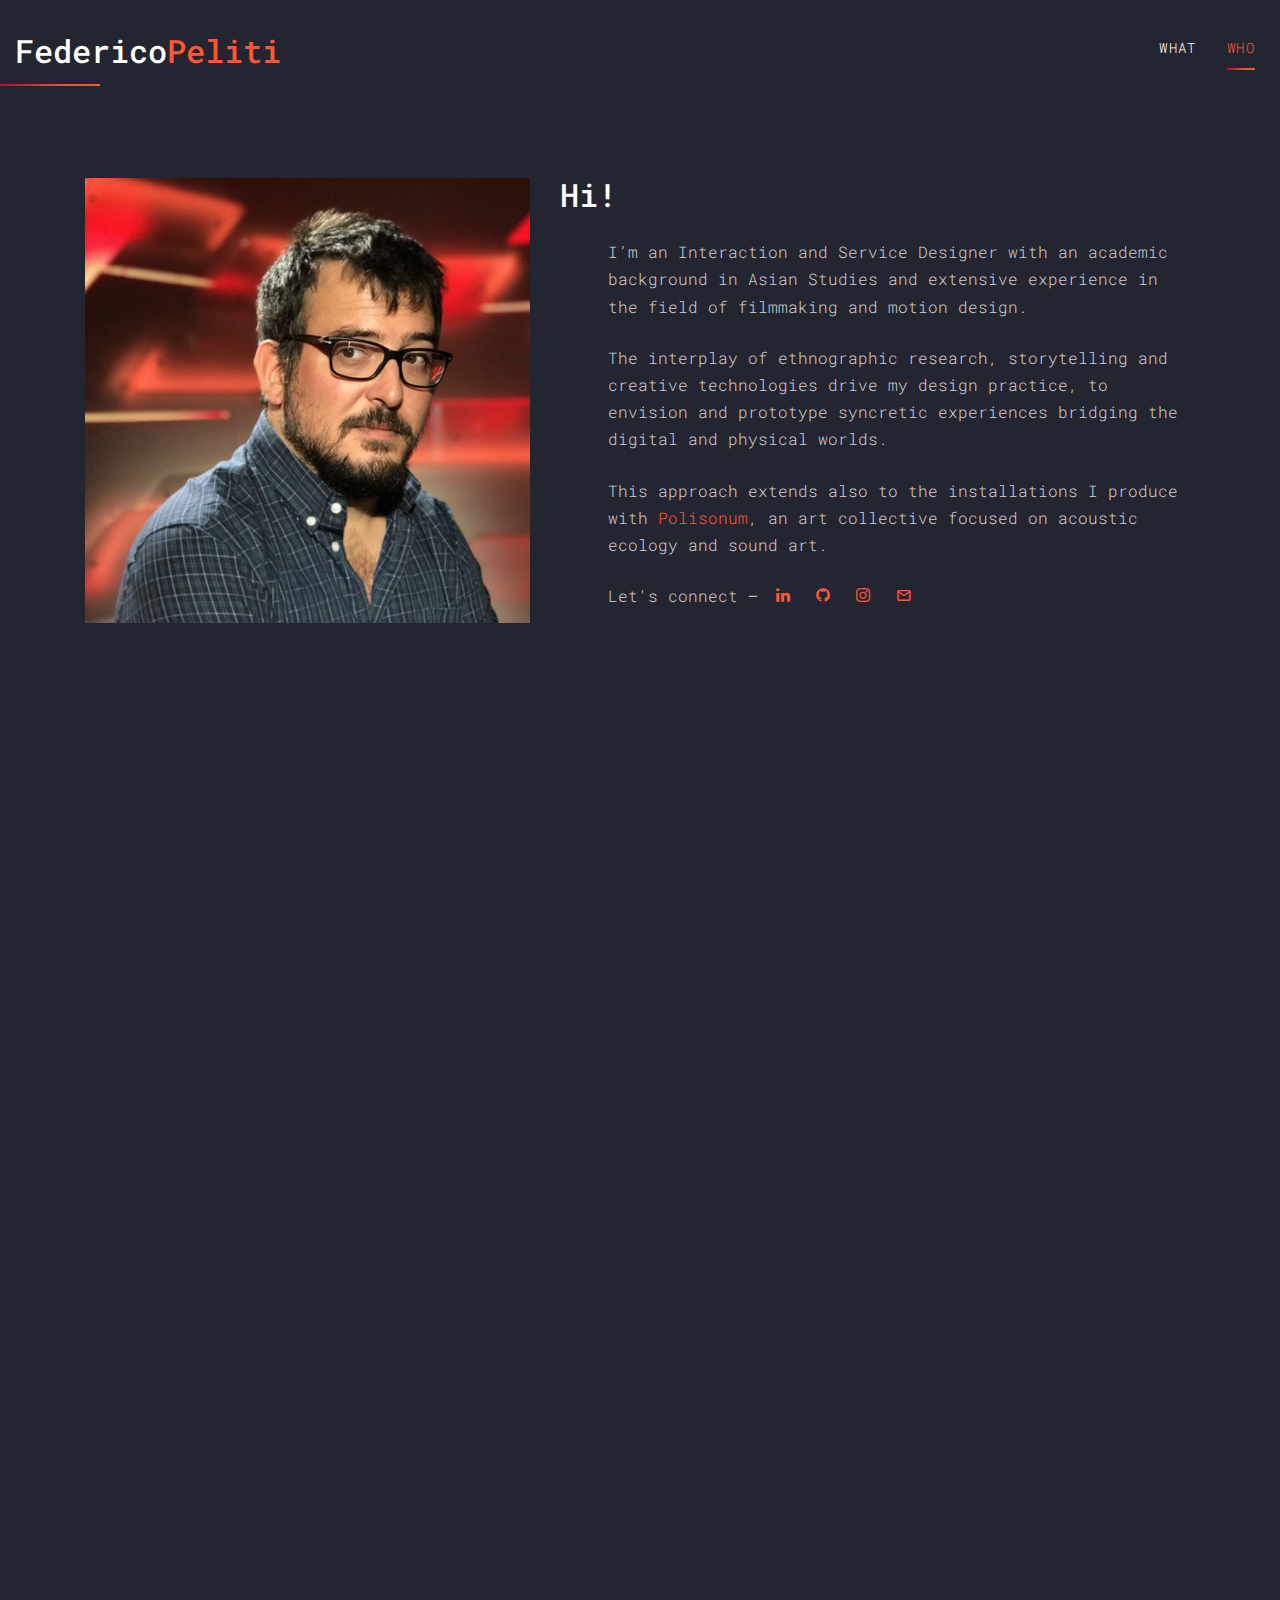
==== about.html @ b417d553 "paragrafo about migliorato." ====
<!DOCTYPE html>
<html lang="en">

<head>
  <title>Federico Peliti - Résumée</title>
  <meta charset="utf-8">
  <meta name="viewport" content="width=device-width, initial-scale=1, shrink-to-fit=no">

  <link href="https://fonts.googleapis.com/css?family=Roboto+Mono" rel="stylesheet">
  <link rel="stylesheet" href="fonts/icomoon/style.css">
  <link rel="stylesheet" href="css/bootstrap.min.css">
  <link rel="stylesheet" href="css/magnific-popup.css">
  <link rel="stylesheet" href="css/jquery-ui.css">
  <link rel="stylesheet" href="css/owl.carousel.min.css">
  <link rel="stylesheet" href="css/owl.theme.default.min.css">
  <link rel="stylesheet" href="css/bootstrap-datepicker.css">
  <link rel="stylesheet" href="fonts/flaticon/font/flaticon.css">
  <link rel="stylesheet" href="css/aos.css">

  <link rel="stylesheet" href="css/style.css">
</head>

<body>

  <div class="site-wrap">

    <div class="site-mobile-menu">
      <div class="site-mobile-menu-header">
        <div class="site-mobile-menu-close mt-3">
          <span class="icon-close2 js-menu-toggle"></span>
        </div>
      </div>
      <div class="site-mobile-menu-body"></div>
    </div>

    <header class="site-navbar py-3" role="banner">
      <div class="container-fluid">
        <div class="row align-items-center">
          <div class="col-11 col-xl-2">
            <h1 class="mb-0"><a href="index.html" class="text-white h2 mb-0">Federico<span
                  class="text-primary">Peliti</span>
              </a></h1>
          </div>
          <div class="col-12 col-md-10 d-none d-xl-block">
            <nav class="site-navigation position-relative text-right" role="navigation">
              <ul class="site-menu js-clone-nav mx-auto d-none d-lg-block">
                <li><a href="index.html">what</a></li>
                <li class="active"><a href="about.html">who</a></li>
                <!-- <li><a href="miscellanies.html">wtf</a></li> -->
              </ul>
            </nav>
          </div>
          <div class="d-inline-block d-xl-none ml-md-0 mr-auto py-3" style="position: relative; top: 3px;"><a href="#"
              class="site-menu-toggle js-menu-toggle text-white"><span class="icon-menu h3"></span></a></div>
        </div>
      </div>
    </header>

    <div class="site-section">
      <div class="container">
        <div class="row align-items-center speaker">
          <div class="col-lg-5 mb-5 mb-lg-0" data-aos="fade" data-aos-delay="100">
            <img src="images/profile_pic_1.jpg" alt="Image" class="img-fluid">
          </div>
          <div class="col-lg-7 ml-auto">
            <h2 class="text-white mb-4 name" data-aos="fade-right" data-aos-delay="200">Hi!</h2>
            <div class="bio pl-lg-5">
              <p class="mb-4" data-aos="fade-right" data-aos-delay="400">I’m an Interaction and Service Designer with an
                academic background in Asian Studies and extensive experience in the field of filmmaking and motion
                design. </p>
              <p class="mb-4" data-aos="fade-right" data-aos-delay="500">The interplay of ethnographic research,
                storytelling and
                creative technologies drive my design practice, to envision and prototype syncretic experiences bridging
                the digital and physical worlds.
              </p>
              <p class="mb-4" data-aos="fade-right" data-aos-delay="500">This approach
                extends also to the installations I produce with <a
                  href="https://cargocollective.com/polisonum">Polisonum</a>, an art collective focused on acoustic
                ecology and sound art.
              </p>
              <p data-aos="fade-right" data-aos-delay="600">
                Let's connect &mdash;
                <a href="https://www.linkedin.com/in/federico-peliti" class="p-2"><span
                    class="icon-linkedin"></span></a>
                <a href="https://github.com/AhUhmm" class="p-2"><span class="icon-github"></span></a>
                <a href="https://www.instagram.com/fede_ahuhmm/" class="p-2"><span class="icon-instagram"></span></a>
                <a href="mailto:hello@federicopeliti.com" class="p-2"><span class="icon-mail_outline"></span></a>
              </p>
            </div>
          </div>
        </div>
      </div>
    </div>

    <div class="site-section resume">

      <div class="container">
        <div class="row mb-5">
          <div class="col-lg-4 ">
            <div class="site-section-heading" data-aos="fade-up" data-aos-delay="100">
              <h2>Resumee</h2>
            </div>
          </div>
        </div>
        <div class="row mb-5">
          <div class="col-md-5 mr-5" data-aos="fade-up" data-aos-delay="100"><span
              class="text-primary">Currently:</span>
          </div>
          <div class="col-md-7" data-aos="fade-up" data-aos-delay="200">
            <p>Design Consultant <span class="text-primary">&#8227;</span> <a href="http://www.seedble.com">Seedble</a>
            </p>
            <p>Ghost Associate <span class="text-primary">&#8227;</span> <a
                href="https://swallowtwice.com/">Swallowtwice</a>
            </p>
          </div>
        </div>

        <div class="row mb-5">
          <div class="col-md-5" data-aos="fade-up" data-aos-delay="100"><span class="text-primary">Professional
              Experience:</span>
          </div>
          <div class="col-md-7" data-aos="fade-up" data-aos-delay="200">
            <p><span class="text-muted">2019 Nov:</span> Interaction Design Consultant <span
                class="text-primary">&#8227;</span> <a href="http://www.ciid.dk">CIID</a></p>
            <p><span class="text-muted">2019 Sep-Present:</span> Design Consultant <span
                class="text-primary">&#8227;</span> <a href="http://www.seedble.com">Seedble</a></p>
            <p><span class="text-muted">2019 Mar-Aug:</span> Technologist Intern <span
                class="text-primary">&#8227;</span> <a href="https://www.asroma.com/en/media/roma-tv">Roma TV</a></p>
            <p><span class="text-muted">2019 Jan-Feb:</span> Interaction Design Consultant @ LEGO <span
                class="text-primary">&#8227;</span> <a href="http://www.ciid.dk">CIID</a></p>
            <p><span class="text-muted">2016 - Present:</span> Interactive Media Artist <span
                class="text-primary">&#8227;</span> <a href="https://cargocollective.com/polisonum">Polisonum</a></p>
            <p><span class="text-muted">2015 - 2017:</span> Motion Designer <span class="text-primary">&#8227;</span> <a
                href="https://www.asroma.com/en/media/roma-tv">Roma TV</a></p>
            <p><span class="text-muted">2012 - 2015:</span> Freelance Motion Designer</p>
            <p><span class="text-muted">2010 - 2015:</span> Documentary Filmmaker <span
                class="text-primary">&#8227;</span> <a href="https://trentofestival.it/archivio/2017/blank-lands/">Blank
                Lands</a></p>
          </div>
        </div>

        <div class="row mb-5">
          <div class="col-md-5" data-aos="fade-up" data-aos-delay="100"><span class="text-primary">Education:</span>
          </div>
          <div class="col-md-7" data-aos="fade-up" data-aos-delay="200">
            <p><span class="text-muted">2018 Master's Degree</span><br> Interaction Design <span
                class="text-primary">&#8227;</span> <a href="http://www.ciid.dk">Copenhagen Institute of Interaction
                Design</a></p>
            <p><span class="text-muted">2003-2008 Bachelor's Degree</span><br> Asian Studies <span
                class="text-primary">&#8227;</span> <a href="https://web.uniroma1.it/diso/">La Sapienza Roma</a></p>
          </div>
        </div>

        <div class="row mb-5">
          <div class="col-md-5" data-aos="fade-up" data-aos-delay="100"><span class="text-primary">Training:</span>
          </div>
          <div class="col-md-7" data-aos="fade-up" data-aos-delay="200">
            <p><span class="text-muted">2014</span><br> Physical Computing <span class="text-primary">&#8227;</span> <a
                href="http://www.schoolofma.org">School of MA</a></p>
            <p><span class="text-muted">2009-2010</span><br> Chinese Language and Culture <span
                class="text-primary">&#8227;</span> <a href="http://english.blcu.edu.cn/">Beijing Language and Culture
                University</a></p>
          </div>
        </div>
      </div>

    </div>

  </div>

  <script src="js/jquery-3.3.1.min.js"></script>
  <script src="js/jquery-migrate-3.0.1.min.js"></script>
  <script src="js/jquery-ui.js"></script>
  <script src="js/popper.min.js"></script>
  <script src="js/bootstrap.min.js"></script>
  <script src="js/owl.carousel.min.js"></script>
  <script src="js/jquery.stellar.min.js"></script>
  <script src="js/jquery.countdown.min.js"></script>
  <script src="js/jquery.magnific-popup.min.js"></script>
  <script src="js/bootstrap-datepicker.min.js"></script>
  <script src="js/aos.js"></script>

  <script src="js/main.js"></script>

</body>

</html>
---- fonts/icomoon/style.css ----
@font-face {
  font-family: 'icomoon';
  src:  url('fonts/icomoon.eot?10si43');
  src:  url('fonts/icomoon.eot?10si43#iefix') format('embedded-opentype'),
    url('fonts/icomoon.ttf?10si43') format('truetype'),
    url('fonts/icomoon.woff?10si43') format('woff'),
    url('fonts/icomoon.svg?10si43#icomoon') format('svg');
  font-weight: normal;
  font-style: normal;
}

[class^="icon-"], [class*=" icon-"] {
  /* use !important to prevent issues with browser extensions that change fonts */
  font-family: 'icomoon' !important;
  speak: none;
  font-style: normal;
  font-weight: normal;
  font-variant: normal;
  text-transform: none;
  line-height: 1;

  /* Better Font Rendering =========== */
  -webkit-font-smoothing: antialiased;
  -moz-osx-font-smoothing: grayscale;
}

.icon-asterisk:before {
  content: "\f069";
}
.icon-plus:before {
  content: "\f067";
}
.icon-question:before {
  content: "\f128";
}
.icon-minus:before {
  content: "\f068";
}
.icon-glass:before {
  content: "\f000";
}
.icon-music:before {
  content: "\f001";
}
.icon-search:before {
  content: "\f002";
}
.icon-envelope-o:before {
  content: "\f003";
}
.icon-heart:before {
  content: "\f004";
}
.icon-star:before {
  content: "\f005";
}
.icon-star-o:before {
  content: "\f006";
}
.icon-user:before {
  content: "\f007";
}
.icon-film:before {
  content: "\f008";
}
.icon-th-large:before {
  content: "\f009";
}
.icon-th:before {
  content: "\f00a";
}
.icon-th-list:before {
  content: "\f00b";
}
.icon-check:before {
  content: "\f00c";
}
.icon-close:before {
  content: "\f00d";
}
.icon-remove:before {
  content: "\f00d";
}
.icon-times:before {
  content: "\f00d";
}
.icon-search-plus:before {
  content: "\f00e";
}
.icon-search-minus:before {
  content: "\f010";
}
.icon-power-off:before {
  content: "\f011";
}
.icon-signal:before {
  content: "\f012";
}
.icon-cog:before {
  content: "\f013";
}
.icon-gear:before {
  content: "\f013";
}
.icon-trash-o:before {
  content: "\f014";
}
.icon-home:before {
  content: "\f015";
}
.icon-file-o:before {
  content: "\f016";
}
.icon-clock-o:before {
  content: "\f017";
}
.icon-road:before {
  content: "\f018";
}
.icon-download:before {
  content: "\f019";
}
.icon-arrow-circle-o-down:before {
  content: "\f01a";
}
.icon-arrow-circle-o-up:before {
  content: "\f01b";
}
.icon-inbox:before {
  content: "\f01c";
}
.icon-play-circle-o:before {
  content: "\f01d";
}
.icon-repeat:before {
  content: "\f01e";
}
.icon-rotate-right:before {
  content: "\f01e";
}
.icon-refresh:before {
  content: "\f021";
}
.icon-list-alt:before {
  content: "\f022";
}
.icon-lock:before {
  content: "\f023";
}
.icon-flag:before {
  content: "\f024";
}
.icon-headphones:before {
  content: "\f025";
}
.icon-volume-off:before {
  content: "\f026";
}
.icon-volume-down:before {
  content: "\f027";
}
.icon-volume-up:before {
  content: "\f028";
}
.icon-qrcode:before {
  content: "\f029";
}
.icon-barcode:before {
  content: "\f02a";
}
.icon-tag:before {
  content: "\f02b";
}
.icon-tags:before {
  content: "\f02c";
}
.icon-book:before {
  content: "\f02d";
}
.icon-bookmark:before {
  content: "\f02e";
}
.icon-print:before {
  content: "\f02f";
}
.icon-camera:before {
  content: "\f030";
}
.icon-font:before {
  content: "\f031";
}
.icon-bold:before {
  content: "\f032";
}
.icon-italic:before {
  content: "\f033";
}
.icon-text-height:before {
  content: "\f034";
}
.icon-text-width:before {
  content: "\f035";
}
.icon-align-left:before {
  content: "\f036";
}
.icon-align-center:before {
  content: "\f037";
}
.icon-align-right:before {
  content: "\f038";
}
.icon-align-justify:before {
  content: "\f039";
}
.icon-list:before {
  content: "\f03a";
}
.icon-dedent:before {
  content: "\f03b";
}
.icon-outdent:before {
  content: "\f03b";
}
.icon-indent:before {
  content: "\f03c";
}
.icon-video-camera:before {
  content: "\f03d";
}
.icon-image:before {
  content: "\f03e";
}
.icon-photo:before {
  content: "\f03e";
}
.icon-picture-o:before {
  content: "\f03e";
}
.icon-pencil:before {
  content: "\f040";
}
.icon-map-marker:before {
  content: "\f041";
}
.icon-adjust:before {
  content: "\f042";
}
.icon-tint:before {
  content: "\f043";
}
.icon-edit:before {
  content: "\f044";
}
.icon-pencil-square-o:before {
  content: "\f044";
}
.icon-share-square-o:before {
  content: "\f045";
}
.icon-check-square-o:before {
  content: "\f046";
}
.icon-arrows:before {
  content: "\f047";
}
.icon-step-backward:before {
  content: "\f048";
}
.icon-fast-backward:before {
  content: "\f049";
}
.icon-backward:before {
  content: "\f04a";
}
.icon-play:before {
  content: "\f04b";
}
.icon-pause:before {
  content: "\f04c";
}
.icon-stop:before {
  content: "\f04d";
}
.icon-forward:before {
  content: "\f04e";
}
.icon-fast-forward:before {
  content: "\f050";
}
.icon-step-forward:before {
  content: "\f051";
}
.icon-eject:before {
  content: "\f052";
}
.icon-chevron-left:before {
  content: "\f053";
}
.icon-chevron-right:before {
  content: "\f054";
}
.icon-plus-circle:before {
  content: "\f055";
}
.icon-minus-circle:before {
  content: "\f056";
}
.icon-times-circle:before {
  content: "\f057";
}
.icon-check-circle:before {
  content: "\f058";
}
.icon-question-circle:before {
  content: "\f059";
}
.icon-info-circle:before {
  content: "\f05a";
}
.icon-crosshairs:before {
  content: "\f05b";
}
.icon-times-circle-o:before {
  content: "\f05c";
}
.icon-check-circle-o:before {
  content: "\f05d";
}
.icon-ban:before {
  content: "\f05e";
}
.icon-arrow-left:before {
  content: "\f060";
}
.icon-arrow-right:before {
  content: "\f061";
}
.icon-arrow-up:before {
  content: "\f062";
}
.icon-arrow-down:before {
  content: "\f063";
}
.icon-mail-forward:before {
  content: "\f064";
}
.icon-share:before {
  content: "\f064";
}
.icon-expand:before {
  content: "\f065";
}
.icon-compress:before {
  content: "\f066";
}
.icon-exclamation-circle:before {
  content: "\f06a";
}
.icon-gift:before {
  content: "\f06b";
}
.icon-leaf:before {
  content: "\f06c";
}
.icon-fire:before {
  content: "\f06d";
}
.icon-eye:before {
  content: "\f06e";
}
.icon-eye-slash:before {
  content: "\f070";
}
.icon-exclamation-triangle:before {
  content: "\f071";
}
.icon-warning:before {
  content: "\f071";
}
.icon-plane:before {
  content: "\f072";
}
.icon-calendar:before {
  content: "\f073";
}
.icon-random:before {
  content: "\f074";
}
.icon-comment:before {
  content: "\f075";
}
.icon-magnet:before {
  content: "\f076";
}
.icon-chevron-up:before {
  content: "\f077";
}
.icon-chevron-down:before {
  content: "\f078";
}
.icon-retweet:before {
  content: "\f079";
}
.icon-shopping-cart:before {
  content: "\f07a";
}
.icon-folder:before {
  content: "\f07b";
}
.icon-folder-open:before {
  content: "\f07c";
}
.icon-arrows-v:before {
  content: "\f07d";
}
.icon-arrows-h:before {
  content: "\f07e";
}
.icon-bar-chart:before {
  content: "\f080";
}
.icon-bar-chart-o:before {
  content: "\f080";
}
.icon-twitter-square:before {
  content: "\f081";
}
.icon-facebook-square:before {
  content: "\f082";
}
.icon-camera-retro:before {
  content: "\f083";
}
.icon-key:before {
  content: "\f084";
}
.icon-cogs:before {
  content: "\f085";
}
.icon-gears:before {
  content: "\f085";
}
.icon-comments:before {
  content: "\f086";
}
.icon-thumbs-o-up:before {
  content: "\f087";
}
.icon-thumbs-o-down:before {
  content: "\f088";
}
.icon-star-half:before {
  content: "\f089";
}
.icon-heart-o:before {
  content: "\f08a";
}
.icon-sign-out:before {
  content: "\f08b";
}
.icon-linkedin-square:before {
  content: "\f08c";
}
.icon-thumb-tack:before {
  content: "\f08d";
}
.icon-external-link:before {
  content: "\f08e";
}
.icon-sign-in:before {
  content: "\f090";
}
.icon-trophy:before {
  content: "\f091";
}
.icon-github-square:before {
  content: "\f092";
}
.icon-upload:before {
  content: "\f093";
}
.icon-lemon-o:before {
  content: "\f094";
}
.icon-phone:before {
  content: "\f095";
}
.icon-square-o:before {
  content: "\f096";
}
.icon-bookmark-o:before {
  content: "\f097";
}
.icon-phone-square:before {
  content: "\f098";
}
.icon-twitter:before {
  content: "\f099";
}
.icon-facebook:before {
  content: "\f09a";
}
.icon-facebook-f:before {
  content: "\f09a";
}
.icon-github:before {
  content: "\f09b";
}
.icon-unlock:before {
  content: "\f09c";
}
.icon-credit-card:before {
  content: "\f09d";
}
.icon-feed:before {
  content: "\f09e";
}
.icon-rss:before {
  content: "\f09e";
}
.icon-hdd-o:before {
  content: "\f0a0";
}
.icon-bullhorn:before {
  content: "\f0a1";
}
.icon-bell-o:before {
  content: "\f0a2";
}
.icon-certificate:before {
  content: "\f0a3";
}
.icon-hand-o-right:before {
  content: "\f0a4";
}
.icon-hand-o-left:before {
  content: "\f0a5";
}
.icon-hand-o-up:before {
  content: "\f0a6";
}
.icon-hand-o-down:before {
  content: "\f0a7";
}
.icon-arrow-circle-left:before {
  content: "\f0a8";
}
.icon-arrow-circle-right:before {
  content: "\f0a9";
}
.icon-arrow-circle-up:before {
  content: "\f0aa";
}
.icon-arrow-circle-down:before {
  content: "\f0ab";
}
.icon-globe:before {
  content: "\f0ac";
}
.icon-wrench:before {
  content: "\f0ad";
}
.icon-tasks:before {
  content: "\f0ae";
}
.icon-filter:before {
  content: "\f0b0";
}
.icon-briefcase:before {
  content: "\f0b1";
}
.icon-arrows-alt:before {
  content: "\f0b2";
}
.icon-group:before {
  content: "\f0c0";
}
.icon-users:before {
  content: "\f0c0";
}
.icon-chain:before {
  content: "\f0c1";
}
.icon-link:before {
  content: "\f0c1";
}
.icon-cloud:before {
  content: "\f0c2";
}
.icon-flask:before {
  content: "\f0c3";
}
.icon-cut:before {
  content: "\f0c4";
}
.icon-scissors:before {
  content: "\f0c4";
}
.icon-copy:before {
  content: "\f0c5";
}
.icon-files-o:before {
  content: "\f0c5";
}
.icon-paperclip:before {
  content: "\f0c6";
}
.icon-floppy-o:before {
  content: "\f0c7";
}
.icon-save:before {
  content: "\f0c7";
}
.icon-square:before {
  content: "\f0c8";
}
.icon-bars:before {
  content: "\f0c9";
}
.icon-navicon:before {
  content: "\f0c9";
}
.icon-reorder:before {
  content: "\f0c9";
}
.icon-list-ul:before {
  content: "\f0ca";
}
.icon-list-ol:before {
  content: "\f0cb";
}
.icon-strikethrough:before {
  content: "\f0cc";
}
.icon-underline:before {
  content: "\f0cd";
}
.icon-table:before {
  content: "\f0ce";
}
.icon-magic:before {
  content: "\f0d0";
}
.icon-truck:before {
  content: "\f0d1";
}
.icon-pinterest:before {
  content: "\f0d2";
}
.icon-pinterest-square:before {
  content: "\f0d3";
}
.icon-google-plus-square:before {
  content: "\f0d4";
}
.icon-google-plus:before {
  content: "\f0d5";
}
.icon-money:before {
  content: "\f0d6";
}
.icon-caret-down:before {
  content: "\f0d7";
}
.icon-caret-up:before {
  content: "\f0d8";
}
.icon-caret-left:before {
  content: "\f0d9";
}
.icon-caret-right:before {
  content: "\f0da";
}
.icon-columns:before {
  content: "\f0db";
}
.icon-sort:before {
  content: "\f0dc";
}
.icon-unsorted:before {
  content: "\f0dc";
}
.icon-sort-desc:before {
  content: "\f0dd";
}
.icon-sort-down:before {
  content: "\f0dd";
}
.icon-sort-asc:before {
  content: "\f0de";
}
.icon-sort-up:before {
  content: "\f0de";
}
.icon-envelope:before {
  content: "\f0e0";
}
.icon-linkedin:before {
  content: "\f0e1";
}
.icon-rotate-left:before {
  content: "\f0e2";
}
.icon-undo:before {
  content: "\f0e2";
}
.icon-gavel:before {
  content: "\f0e3";
}
.icon-legal:before {
  content: "\f0e3";
}
.icon-dashboard:before {
  content: "\f0e4";
}
.icon-tachometer:before {
  content: "\f0e4";
}
.icon-comment-o:before {
  content: "\f0e5";
}
.icon-comments-o:before {
  content: "\f0e6";
}
.icon-bolt:before {
  content: "\f0e7";
}
.icon-flash:before {
  content: "\f0e7";
}
.icon-sitemap:before {
  content: "\f0e8";
}
.icon-umbrella:before {
  content: "\f0e9";
}
.icon-clipboard:before {
  content: "\f0ea";
}
.icon-paste:before {
  content: "\f0ea";
}
.icon-lightbulb-o:before {
  content: "\f0eb";
}
.icon-exchange:before {
  content: "\f0ec";
}
.icon-cloud-download:before {
  content: "\f0ed";
}
.icon-cloud-upload:before {
  content: "\f0ee";
}
.icon-user-md:before {
  content: "\f0f0";
}
.icon-stethoscope:before {
  content: "\f0f1";
}
.icon-suitcase:before {
  content: "\f0f2";
}
.icon-bell:before {
  content: "\f0f3";
}
.icon-coffee:before {
  content: "\f0f4";
}
.icon-cutlery:before {
  content: "\f0f5";
}
.icon-file-text-o:before {
  content: "\f0f6";
}
.icon-building-o:before {
  content: "\f0f7";
}
.icon-hospital-o:before {
  content: "\f0f8";
}
.icon-ambulance:before {
  content: "\f0f9";
}
.icon-medkit:before {
  content: "\f0fa";
}
.icon-fighter-jet:before {
  content: "\f0fb";
}
.icon-beer:before {
  content: "\f0fc";
}
.icon-h-square:before {
  content: "\f0fd";
}
.icon-plus-square:before {
  content: "\f0fe";
}
.icon-angle-double-left:before {
  content: "\f100";
}
.icon-angle-double-right:before {
  content: "\f101";
}
.icon-angle-double-up:before {
  content: "\f102";
}
.icon-angle-double-down:before {
  content: "\f103";
}
.icon-angle-left:before {
  content: "\f104";
}
.icon-angle-right:before {
  content: "\f105";
}
.icon-angle-up:before {
  content: "\f106";
}
.icon-angle-down:before {
  content: "\f107";
}
.icon-desktop:before {
  content: "\f108";
}
.icon-laptop:before {
  content: "\f109";
}
.icon-tablet:before {
  content: "\f10a";
}
.icon-mobile:before {
  content: "\f10b";
}
.icon-mobile-phone:before {
  content: "\f10b";
}
.icon-circle-o:before {
  content: "\f10c";
}
.icon-quote-left:before {
  content: "\f10d";
}
.icon-quote-right:before {
  content: "\f10e";
}
.icon-spinner:before {
  content: "\f110";
}
.icon-circle:before {
  content: "\f111";
}
.icon-mail-reply:before {
  content: "\f112";
}
.icon-reply:before {
  content: "\f112";
}
.icon-github-alt:before {
  content: "\f113";
}
.icon-folder-o:before {
  content: "\f114";
}
.icon-folder-open-o:before {
  content: "\f115";
}
.icon-smile-o:before {
  content: "\f118";
}
.icon-frown-o:before {
  content: "\f119";
}
.icon-meh-o:before {
  content: "\f11a";
}
.icon-gamepad:before {
  content: "\f11b";
}
.icon-keyboard-o:before {
  content: "\f11c";
}
.icon-flag-o:before {
  content: "\f11d";
}
.icon-flag-checkered:before {
  content: "\f11e";
}
.icon-terminal:before {
  content: "\f120";
}
.icon-code:before {
  content: "\f121";
}
.icon-mail-reply-all:before {
  content: "\f122";
}
.icon-reply-all:before {
  content: "\f122";
}
.icon-star-half-empty:before {
  content: "\f123";
}
.icon-star-half-full:before {
  content: "\f123";
}
.icon-star-half-o:before {
  content: "\f123";
}
.icon-location-arrow:before {
  content: "\f124";
}
.icon-crop:before {
  content: "\f125";
}
.icon-code-fork:before {
  content: "\f126";
}
.icon-chain-broken:before {
  content: "\f127";
}
.icon-unlink:before {
  content: "\f127";
}
.icon-info:before {
  content: "\f129";
}
.icon-exclamation:before {
  content: "\f12a";
}
.icon-superscript:before {
  content: "\f12b";
}
.icon-subscript:before {
  content: "\f12c";
}
.icon-eraser:before {
  content: "\f12d";
}
.icon-puzzle-piece:before {
  content: "\f12e";
}
.icon-microphone:before {
  content: "\f130";
}
.icon-microphone-slash:before {
  content: "\f131";
}
.icon-shield:before {
  content: "\f132";
}
.icon-calendar-o:before {
  content: "\f133";
}
.icon-fire-extinguisher:before {
  content: "\f134";
}
.icon-rocket:before {
  content: "\f135";
}
.icon-maxcdn:before {
  content: "\f136";
}
.icon-chevron-circle-left:before {
  content: "\f137";
}
.icon-chevron-circle-right:before {
  content: "\f138";
}
.icon-chevron-circle-up:before {
  content: "\f139";
}
.icon-chevron-circle-down:before {
  content: "\f13a";
}
.icon-html5:before {
  content: "\f13b";
}
.icon-css3:before {
  content: "\f13c";
}
.icon-anchor:before {
  content: "\f13d";
}
.icon-unlock-alt:before {
  content: "\f13e";
}
.icon-bullseye:before {
  content: "\f140";
}
.icon-ellipsis-h:before {
  content: "\f141";
}
.icon-ellipsis-v:before {
  content: "\f142";
}
.icon-rss-square:before {
  content: "\f143";
}
.icon-play-circle:before {
  content: "\f144";
}
.icon-ticket:before {
  content: "\f145";
}
.icon-minus-square:before {
  content: "\f146";
}
.icon-minus-square-o:before {
  content: "\f147";
}
.icon-level-up:before {
  content: "\f148";
}
.icon-level-down:before {
  content: "\f149";
}
.icon-check-square:before {
  content: "\f14a";
}
.icon-pencil-square:before {
  content: "\f14b";
}
.icon-external-link-square:before {
  content: "\f14c";
}
.icon-share-square:before {
  content: "\f14d";
}
.icon-compass:before {
  content: "\f14e";
}
.icon-caret-square-o-down:before {
  content: "\f150";
}
.icon-toggle-down:before {
  content: "\f150";
}
.icon-caret-square-o-up:before {
  content: "\f151";
}
.icon-toggle-up:before {
  content: "\f151";
}
.icon-caret-square-o-right:before {
  content: "\f152";
}
.icon-toggle-right:before {
  content: "\f152";
}
.icon-eur:before {
  content: "\f153";
}
.icon-euro:before {
  content: "\f153";
}
.icon-gbp:before {
  content: "\f154";
}
.icon-dollar:before {
  content: "\f155";
}
.icon-usd:before {
  content: "\f155";
}
.icon-inr:before {
  content: "\f156";
}
.icon-rupee:before {
  content: "\f156";
}
.icon-cny:before {
  content: "\f157";
}
.icon-jpy:before {
  content: "\f157";
}
.icon-rmb:before {
  content: "\f157";
}
.icon-yen:before {
  content: "\f157";
}
.icon-rouble:before {
  content: "\f158";
}
.icon-rub:before {
  content: "\f158";
}
.icon-ruble:before {
  content: "\f158";
}
.icon-krw:before {
  content: "\f159";
}
.icon-won:before {
  content: "\f159";
}
.icon-bitcoin:before {
  content: "\f15a";
}
.icon-btc:before {
  content: "\f15a";
}
.icon-file:before {
  content: "\f15b";
}
.icon-file-text:before {
  content: "\f15c";
}
.icon-sort-alpha-asc:before {
  content: "\f15d";
}
.icon-sort-alpha-desc:before {
  content: "\f15e";
}
.icon-sort-amount-asc:before {
  content: "\f160";
}
.icon-sort-amount-desc:before {
  content: "\f161";
}
.icon-sort-numeric-asc:before {
  content: "\f162";
}
.icon-sort-numeric-desc:before {
  content: "\f163";
}
.icon-thumbs-up:before {
  content: "\f164";
}
.icon-thumbs-down:before {
  content: "\f165";
}
.icon-youtube-square:before {
  content: "\f166";
}
.icon-youtube:before {
  content: "\f167";
}
.icon-xing:before {
  content: "\f168";
}
.icon-xing-square:before {
  content: "\f169";
}
.icon-youtube-play:before {
  content: "\f16a";
}
.icon-dropbox:before {
  content: "\f16b";
}
.icon-stack-overflow:before {
  content: "\f16c";
}
.icon-instagram:before {
  content: "\f16d";
}
.icon-flickr:before {
  content: "\f16e";
}
.icon-adn:before {
  content: "\f170";
}
.icon-bitbucket:before {
  content: "\f171";
}
.icon-bitbucket-square:before {
  content: "\f172";
}
.icon-tumblr:before {
  content: "\f173";
}
.icon-tumblr-square:before {
  content: "\f174";
}
.icon-long-arrow-down:before {
  content: "\f175";
}
.icon-long-arrow-up:before {
  content: "\f176";
}
.icon-long-arrow-left:before {
  content: "\f177";
}
.icon-long-arrow-right:before {
  content: "\f178";
}
.icon-apple:before {
  content: "\f179";
}
.icon-windows:before {
  content: "\f17a";
}
.icon-android:before {
  content: "\f17b";
}
.icon-linux:before {
  content: "\f17c";
}
.icon-dribbble:before {
  content: "\f17d";
}
.icon-skype:before {
  content: "\f17e";
}
.icon-foursquare:before {
  content: "\f180";
}
.icon-trello:before {
  content: "\f181";
}
.icon-female:before {
  content: "\f182";
}
.icon-male:before {
  content: "\f183";
}
.icon-gittip:before {
  content: "\f184";
}
.icon-gratipay:before {
  content: "\f184";
}
.icon-sun-o:before {
  content: "\f185";
}
.icon-moon-o:before {
  content: "\f186";
}
.icon-archive:before {
  content: "\f187";
}
.icon-bug:before {
  content: "\f188";
}
.icon-vk:before {
  content: "\f189";
}
.icon-weibo:before {
  content: "\f18a";
}
.icon-renren:before {
  content: "\f18b";
}
.icon-pagelines:before {
  content: "\f18c";
}
.icon-stack-exchange:before {
  content: "\f18d";
}
.icon-arrow-circle-o-right:before {
  content: "\f18e";
}
.icon-arrow-circle-o-left:before {
  content: "\f190";
}
.icon-caret-square-o-left:before {
  content: "\f191";
}
.icon-toggle-left:before {
  content: "\f191";
}
.icon-dot-circle-o:before {
  content: "\f192";
}
.icon-wheelchair:before {
  content: "\f193";
}
.icon-vimeo-square:before {
  content: "\f194";
}
.icon-try:before {
  content: "\f195";
}
.icon-turkish-lira:before {
  content: "\f195";
}
.icon-plus-square-o:before {
  content: "\f196";
}
.icon-space-shuttle:before {
  content: "\f197";
}
.icon-slack:before {
  content: "\f198";
}
.icon-envelope-square:before {
  content: "\f199";
}
.icon-wordpress:before {
  content: "\f19a";
}
.icon-openid:before {
  content: "\f19b";
}
.icon-bank:before {
  content: "\f19c";
}
.icon-institution:before {
  content: "\f19c";
}
.icon-university:before {
  content: "\f19c";
}
.icon-graduation-cap:before {
  content: "\f19d";
}
.icon-mortar-board:before {
  content: "\f19d";
}
.icon-yahoo:before {
  content: "\f19e";
}
.icon-google:before {
  content: "\f1a0";
}
.icon-reddit:before {
  content: "\f1a1";
}
.icon-reddit-square:before {
  content: "\f1a2";
}
.icon-stumbleupon-circle:before {
  content: "\f1a3";
}
.icon-stumbleupon:before {
  content: "\f1a4";
}
.icon-delicious:before {
  content: "\f1a5";
}
.icon-digg:before {
  content: "\f1a6";
}
.icon-pied-piper-pp:before {
  content: "\f1a7";
}
.icon-pied-piper-alt:before {
  content: "\f1a8";
}
.icon-drupal:before {
  content: "\f1a9";
}
.icon-joomla:before {
  content: "\f1aa";
}
.icon-language:before {
  content: "\f1ab";
}
.icon-fax:before {
  content: "\f1ac";
}
.icon-building:before {
  content: "\f1ad";
}
.icon-child:before {
  content: "\f1ae";
}
.icon-paw:before {
  content: "\f1b0";
}
.icon-spoon:before {
  content: "\f1b1";
}
.icon-cube:before {
  content: "\f1b2";
}
.icon-cubes:before {
  content: "\f1b3";
}
.icon-behance:before {
  content: "\f1b4";
}
.icon-behance-square:before {
  content: "\f1b5";
}
.icon-steam:before {
  content: "\f1b6";
}
.icon-steam-square:before {
  content: "\f1b7";
}
.icon-recycle:before {
  content: "\f1b8";
}
.icon-automobile:before {
  content: "\f1b9";
}
.icon-car:before {
  content: "\f1b9";
}
.icon-cab:before {
  content: "\f1ba";
}
.icon-taxi:before {
  content: "\f1ba";
}
.icon-tree:before {
  content: "\f1bb";
}
.icon-spotify:before {
  content: "\f1bc";
}
.icon-deviantart:before {
  content: "\f1bd";
}
.icon-soundcloud:before {
  content: "\f1be";
}
.icon-database:before {
  content: "\f1c0";
}
.icon-file-pdf-o:before {
  content: "\f1c1";
}
.icon-file-word-o:before {
  content: "\f1c2";
}
.icon-file-excel-o:before {
  content: "\f1c3";
}
.icon-file-powerpoint-o:before {
  content: "\f1c4";
}
.icon-file-image-o:before {
  content: "\f1c5";
}
.icon-file-photo-o:before {
  content: "\f1c5";
}
.icon-file-picture-o:before {
  content: "\f1c5";
}
.icon-file-archive-o:before {
  content: "\f1c6";
}
.icon-file-zip-o:before {
  content: "\f1c6";
}
.icon-file-audio-o:before {
  content: "\f1c7";
}
.icon-file-sound-o:before {
  content: "\f1c7";
}
.icon-file-movie-o:before {
  content: "\f1c8";
}
.icon-file-video-o:before {
  content: "\f1c8";
}
.icon-file-code-o:before {
  content: "\f1c9";
}
.icon-vine:before {
  content: "\f1ca";
}
.icon-codepen:before {
  content: "\f1cb";
}
.icon-jsfiddle:before {
  content: "\f1cc";
}
.icon-life-bouy:before {
  content: "\f1cd";
}
.icon-life-buoy:before {
  content: "\f1cd";
}
.icon-life-ring:before {
  content: "\f1cd";
}
.icon-life-saver:before {
  content: "\f1cd";
}
.icon-support:before {
  content: "\f1cd";
}
.icon-circle-o-notch:before {
  content: "\f1ce";
}
.icon-ra:before {
  content: "\f1d0";
}
.icon-rebel:before {
  content: "\f1d0";
}
.icon-resistance:before {
  content: "\f1d0";
}
.icon-empire:before {
  content: "\f1d1";
}
.icon-ge:before {
  content: "\f1d1";
}
.icon-git-square:before {
  content: "\f1d2";
}
.icon-git:before {
  content: "\f1d3";
}
.icon-hacker-news:before {
  content: "\f1d4";
}
.icon-y-combinator-square:before {
  content: "\f1d4";
}
.icon-yc-square:before {
  content: "\f1d4";
}
.icon-tencent-weibo:before {
  content: "\f1d5";
}
.icon-qq:before {
  content: "\f1d6";
}
.icon-wechat:before {
  content: "\f1d7";
}
.icon-weixin:before {
  content: "\f1d7";
}
.icon-paper-plane:before {
  content: "\f1d8";
}
.icon-send:before {
  content: "\f1d8";
}
.icon-paper-plane-o:before {
  content: "\f1d9";
}
.icon-send-o:before {
  content: "\f1d9";
}
.icon-history:before {
  content: "\f1da";
}
.icon-circle-thin:before {
  content: "\f1db";
}
.icon-header:before {
  content: "\f1dc";
}
.icon-paragraph:before {
  content: "\f1dd";
}
.icon-sliders:before {
  content: "\f1de";
}
.icon-share-alt:before {
  content: "\f1e0";
}
.icon-share-alt-square:before {
  content: "\f1e1";
}
.icon-bomb:before {
  content: "\f1e2";
}
.icon-futbol-o:before {
  content: "\f1e3";
}
.icon-soccer-ball-o:before {
  content: "\f1e3";
}
.icon-tty:before {
  content: "\f1e4";
}
.icon-binoculars:before {
  content: "\f1e5";
}
.icon-plug:before {
  content: "\f1e6";
}
.icon-slideshare:before {
  content: "\f1e7";
}
.icon-twitch:before {
  content: "\f1e8";
}
.icon-yelp:before {
  content: "\f1e9";
}
.icon-newspaper-o:before {
  content: "\f1ea";
}
.icon-wifi:before {
  content: "\f1eb";
}
.icon-calculator:before {
  content: "\f1ec";
}
.icon-paypal:before {
  content: "\f1ed";
}
.icon-google-wallet:before {
  content: "\f1ee";
}
.icon-cc-visa:before {
  content: "\f1f0";
}
.icon-cc-mastercard:before {
  content: "\f1f1";
}
.icon-cc-discover:before {
  content: "\f1f2";
}
.icon-cc-amex:before {
  content: "\f1f3";
}
.icon-cc-paypal:before {
  content: "\f1f4";
}
.icon-cc-stripe:before {
  content: "\f1f5";
}
.icon-bell-slash:before {
  content: "\f1f6";
}
.icon-bell-slash-o:before {
  content: "\f1f7";
}
.icon-trash:before {
  content: "\f1f8";
}
.icon-copyright:before {
  content: "\f1f9";
}
.icon-at:before {
  content: "\f1fa";
}
.icon-eyedropper:before {
  content: "\f1fb";
}
.icon-paint-brush:before {
  content: "\f1fc";
}
.icon-birthday-cake:before {
  content: "\f1fd";
}
.icon-area-chart:before {
  content: "\f1fe";
}
.icon-pie-chart:before {
  content: "\f200";
}
.icon-line-chart:before {
  content: "\f201";
}
.icon-lastfm:before {
  content: "\f202";
}
.icon-lastfm-square:before {
  content: "\f203";
}
.icon-toggle-off:before {
  content: "\f204";
}
.icon-toggle-on:before {
  content: "\f205";
}
.icon-bicycle:before {
  content: "\f206";
}
.icon-bus:before {
  content: "\f207";
}
.icon-ioxhost:before {
  content: "\f208";
}
.icon-angellist:before {
  content: "\f209";
}
.icon-cc:before {
  content: "\f20a";
}
.icon-ils:before {
  content: "\f20b";
}
.icon-shekel:before {
  content: "\f20b";
}
.icon-sheqel:before {
  content: "\f20b";
}
.icon-meanpath:before {
  content: "\f20c";
}
.icon-buysellads:before {
  content: "\f20d";
}
.icon-connectdevelop:before {
  content: "\f20e";
}
.icon-dashcube:before {
  content: "\f210";
}
.icon-forumbee:before {
  content: "\f211";
}
.icon-leanpub:before {
  content: "\f212";
}
.icon-sellsy:before {
  content: "\f213";
}
.icon-shirtsinbulk:before {
  content: "\f214";
}
.icon-simplybuilt:before {
  content: "\f215";
}
.icon-skyatlas:before {
  content: "\f216";
}
.icon-cart-plus:before {
  content: "\f217";
}
.icon-cart-arrow-down:before {
  content: "\f218";
}
.icon-diamond:before {
  content: "\f219";
}
.icon-ship:before {
  content: "\f21a";
}
.icon-user-secret:before {
  content: "\f21b";
}
.icon-motorcycle:before {
  content: "\f21c";
}
.icon-street-view:before {
  content: "\f21d";
}
.icon-heartbeat:before {
  content: "\f21e";
}
.icon-venus:before {
  content: "\f221";
}
.icon-mars:before {
  content: "\f222";
}
.icon-mercury:before {
  content: "\f223";
}
.icon-intersex:before {
  content: "\f224";
}
.icon-transgender:before {
  content: "\f224";
}
.icon-transgender-alt:before {
  content: "\f225";
}
.icon-venus-double:before {
  content: "\f226";
}
.icon-mars-double:before {
  content: "\f227";
}
.icon-venus-mars:before {
  content: "\f228";
}
.icon-mars-stroke:before {
  content: "\f229";
}
.icon-mars-stroke-v:before {
  content: "\f22a";
}
.icon-mars-stroke-h:before {
  content: "\f22b";
}
.icon-neuter:before {
  content: "\f22c";
}
.icon-genderless:before {
  content: "\f22d";
}
.icon-facebook-official:before {
  content: "\f230";
}
.icon-pinterest-p:before {
  content: "\f231";
}
.icon-whatsapp:before {
  content: "\f232";
}
.icon-server:before {
  content: "\f233";
}
.icon-user-plus:before {
  content: "\f234";
}
.icon-user-times:before {
  content: "\f235";
}
.icon-bed:before {
  content: "\f236";
}
.icon-hotel:before {
  content: "\f236";
}
.icon-viacoin:before {
  content: "\f237";
}
.icon-train:before {
  content: "\f238";
}
.icon-subway:before {
  content: "\f239";
}
.icon-medium:before {
  content: "\f23a";
}
.icon-y-combinator:before {
  content: "\f23b";
}
.icon-yc:before {
  content: "\f23b";
}
.icon-optin-monster:before {
  content: "\f23c";
}
.icon-opencart:before {
  content: "\f23d";
}
.icon-expeditedssl:before {
  content: "\f23e";
}
.icon-battery:before {
  content: "\f240";
}
.icon-battery-4:before {
  content: "\f240";
}
.icon-battery-full:before {
  content: "\f240";
}
.icon-battery-3:before {
  content: "\f241";
}
.icon-battery-three-quarters:before {
  content: "\f241";
}
.icon-battery-2:before {
  content: "\f242";
}
.icon-battery-half:before {
  content: "\f242";
}
.icon-battery-1:before {
  content: "\f243";
}
.icon-battery-quarter:before {
  content: "\f243";
}
.icon-battery-0:before {
  content: "\f244";
}
.icon-battery-empty:before {
  content: "\f244";
}
.icon-mouse-pointer:before {
  content: "\f245";
}
.icon-i-cursor:before {
  content: "\f246";
}
.icon-object-group:before {
  content: "\f247";
}
.icon-object-ungroup:before {
  content: "\f248";
}
.icon-sticky-note:before {
  content: "\f249";
}
.icon-sticky-note-o:before {
  content: "\f24a";
}
.icon-cc-jcb:before {
  content: "\f24b";
}
.icon-cc-diners-club:before {
  content: "\f24c";
}
.icon-clone:before {
  content: "\f24d";
}
.icon-balance-scale:before {
  content: "\f24e";
}
.icon-hourglass-o:before {
  content: "\f250";
}
.icon-hourglass-1:before {
  content: "\f251";
}
.icon-hourglass-start:before {
  content: "\f251";
}
.icon-hourglass-2:before {
  content: "\f252";
}
.icon-hourglass-half:before {
  content: "\f252";
}
.icon-hourglass-3:before {
  content: "\f253";
}
.icon-hourglass-end:before {
  content: "\f253";
}
.icon-hourglass:before {
  content: "\f254";
}
.icon-hand-grab-o:before {
  content: "\f255";
}
.icon-hand-rock-o:before {
  content: "\f255";
}
.icon-hand-paper-o:before {
  content: "\f256";
}
.icon-hand-stop-o:before {
  content: "\f256";
}
.icon-hand-scissors-o:before {
  content: "\f257";
}
.icon-hand-lizard-o:before {
  content: "\f258";
}
.icon-hand-spock-o:before {
  content: "\f259";
}
.icon-hand-pointer-o:before {
  content: "\f25a";
}
.icon-hand-peace-o:before {
  content: "\f25b";
}
.icon-trademark:before {
  content: "\f25c";
}
.icon-registered:before {
  content: "\f25d";
}
.icon-creative-commons:before {
  content: "\f25e";
}
.icon-gg:before {
  content: "\f260";
}
.icon-gg-circle:before {
  content: "\f261";
}
.icon-tripadvisor:before {
  content: "\f262";
}
.icon-odnoklassniki:before {
  content: "\f263";
}
.icon-odnoklassniki-square:before {
  content: "\f264";
}
.icon-get-pocket:before {
  content: "\f265";
}
.icon-wikipedia-w:before {
  content: "\f266";
}
.icon-safari:before {
  content: "\f267";
}
.icon-chrome:before {
  content: "\f268";
}
.icon-firefox:before {
  content: "\f269";
}
.icon-opera:before {
  content: "\f26a";
}
.icon-internet-explorer:before {
  content: "\f26b";
}
.icon-television:before {
  content: "\f26c";
}
.icon-tv:before {
  content: "\f26c";
}
.icon-contao:before {
  content: "\f26d";
}
.icon-500px:before {
  content: "\f26e";
}
.icon-amazon:before {
  content: "\f270";
}
.icon-calendar-plus-o:before {
  content: "\f271";
}
.icon-calendar-minus-o:before {
  content: "\f272";
}
.icon-calendar-times-o:before {
  content: "\f273";
}
.icon-calendar-check-o:before {
  content: "\f274";
}
.icon-industry:before {
  content: "\f275";
}
.icon-map-pin:before {
  content: "\f276";
}
.icon-map-signs:before {
  content: "\f277";
}
.icon-map-o:before {
  content: "\f278";
}
.icon-map:before {
  content: "\f279";
}
.icon-commenting:before {
  content: "\f27a";
}
.icon-commenting-o:before {
  content: "\f27b";
}
.icon-houzz:before {
  content: "\f27c";
}
.icon-vimeo:before {
  content: "\f27d";
}
.icon-black-tie:before {
  content: "\f27e";
}
.icon-fonticons:before {
  content: "\f280";
}
.icon-reddit-alien:before {
  content: "\f281";
}
.icon-edge:before {
  content: "\f282";
}
.icon-credit-card-alt:before {
  content: "\f283";
}
.icon-codiepie:before {
  content: "\f284";
}
.icon-modx:before {
  content: "\f285";
}
.icon-fort-awesome:before {
  content: "\f286";
}
.icon-usb:before {
  content: "\f287";
}
.icon-product-hunt:before {
  content: "\f288";
}
.icon-mixcloud:before {
  content: "\f289";
}
.icon-scribd:before {
  content: "\f28a";
}
.icon-pause-circle:before {
  content: "\f28b";
}
.icon-pause-circle-o:before {
  content: "\f28c";
}
.icon-stop-circle:before {
  content: "\f28d";
}
.icon-stop-circle-o:before {
  content: "\f28e";
}
.icon-shopping-bag:before {
  content: "\f290";
}
.icon-shopping-basket:before {
  content: "\f291";
}
.icon-hashtag:before {
  content: "\f292";
}
.icon-bluetooth:before {
  content: "\f293";
}
.icon-bluetooth-b:before {
  content: "\f294";
}
.icon-percent:before {
  content: "\f295";
}
.icon-gitlab:before {
  content: "\f296";
}
.icon-wpbeginner:before {
  content: "\f297";
}
.icon-wpforms:before {
  content: "\f298";
}
.icon-envira:before {
  content: "\f299";
}
.icon-universal-access:before {
  content: "\f29a";
}
.icon-wheelchair-alt:before {
  content: "\f29b";
}
.icon-question-circle-o:before {
  content: "\f29c";
}
.icon-blind:before {
  content: "\f29d";
}
.icon-audio-description:before {
  content: "\f29e";
}
.icon-volume-control-phone:before {
  content: "\f2a0";
}
.icon-braille:before {
  content: "\f2a1";
}
.icon-assistive-listening-systems:before {
  content: "\f2a2";
}
.icon-american-sign-language-interpreting:before {
  content: "\f2a3";
}
.icon-asl-interpreting:before {
  content: "\f2a3";
}
.icon-deaf:before {
  content: "\f2a4";
}
.icon-deafness:before {
  content: "\f2a4";
}
.icon-hard-of-hearing:before {
  content: "\f2a4";
}
.icon-glide:before {
  content: "\f2a5";
}
.icon-glide-g:before {
  content: "\f2a6";
}
.icon-sign-language:before {
  content: "\f2a7";
}
.icon-signing:before {
  content: "\f2a7";
}
.icon-low-vision:before {
  content: "\f2a8";
}
.icon-viadeo:before {
  content: "\f2a9";
}
.icon-viadeo-square:before {
  content: "\f2aa";
}
.icon-snapchat:before {
  content: "\f2ab";
}
.icon-snapchat-ghost:before {
  content: "\f2ac";
}
.icon-snapchat-square:before {
  content: "\f2ad";
}
.icon-pied-piper:before {
  content: "\f2ae";
}
.icon-first-order:before {
  content: "\f2b0";
}
.icon-yoast:before {
  content: "\f2b1";
}
.icon-themeisle:before {
  content: "\f2b2";
}
.icon-google-plus-circle:before {
  content: "\f2b3";
}
.icon-google-plus-official:before {
  content: "\f2b3";
}
.icon-fa:before {
  content: "\f2b4";
}
.icon-font-awesome:before {
  content: "\f2b4";
}
.icon-handshake-o:before {
  content: "\f2b5";
}
.icon-envelope-open:before {
  content: "\f2b6";
}
.icon-envelope-open-o:before {
  content: "\f2b7";
}
.icon-linode:before {
  content: "\f2b8";
}
.icon-address-book:before {
  content: "\f2b9";
}
.icon-address-book-o:before {
  content: "\f2ba";
}
.icon-address-card:before {
  content: "\f2bb";
}
.icon-vcard:before {
  content: "\f2bb";
}
.icon-address-card-o:before {
  content: "\f2bc";
}
.icon-vcard-o:before {
  content: "\f2bc";
}
.icon-user-circle:before {
  content: "\f2bd";
}
.icon-user-circle-o:before {
  content: "\f2be";
}
.icon-user-o:before {
  content: "\f2c0";
}
.icon-id-badge:before {
  content: "\f2c1";
}
.icon-drivers-license:before {
  content: "\f2c2";
}
.icon-id-card:before {
  content: "\f2c2";
}
.icon-drivers-license-o:before {
  content: "\f2c3";
}
.icon-id-card-o:before {
  content: "\f2c3";
}
.icon-quora:before {
  content: "\f2c4";
}
.icon-free-code-camp:before {
  content: "\f2c5";
}
.icon-telegram:before {
  content: "\f2c6";
}
.icon-thermometer:before {
  content: "\f2c7";
}
.icon-thermometer-4:before {
  content: "\f2c7";
}
.icon-thermometer-full:before {
  content: "\f2c7";
}
.icon-thermometer-3:before {
  content: "\f2c8";
}
.icon-thermometer-three-quarters:before {
  content: "\f2c8";
}
.icon-thermometer-2:before {
  content: "\f2c9";
}
.icon-thermometer-half:before {
  content: "\f2c9";
}
.icon-thermometer-1:before {
  content: "\f2ca";
}
.icon-thermometer-quarter:before {
  content: "\f2ca";
}
.icon-thermometer-0:before {
  content: "\f2cb";
}
.icon-thermometer-empty:before {
  content: "\f2cb";
}
.icon-shower:before {
  content: "\f2cc";
}
.icon-bath:before {
  content: "\f2cd";
}
.icon-bathtub:before {
  content: "\f2cd";
}
.icon-s15:before {
  content: "\f2cd";
}
.icon-podcast:before {
  content: "\f2ce";
}
.icon-window-maximize:before {
  content: "\f2d0";
}
.icon-window-minimize:before {
  content: "\f2d1";
}
.icon-window-restore:before {
  content: "\f2d2";
}
.icon-times-rectangle:before {
  content: "\f2d3";
}
.icon-window-close:before {
  content: "\f2d3";
}
.icon-times-rectangle-o:before {
  content: "\f2d4";
}
.icon-window-close-o:before {
  content: "\f2d4";
}
.icon-bandcamp:before {
  content: "\f2d5";
}
.icon-grav:before {
  content: "\f2d6";
}
.icon-etsy:before {
  content: "\f2d7";
}
.icon-imdb:before {
  content: "\f2d8";
}
.icon-ravelry:before {
  content: "\f2d9";
}
.icon-eercast:before {
  content: "\f2da";
}
.icon-microchip:before {
  content: "\f2db";
}
.icon-snowflake-o:before {
  content: "\f2dc";
}
.icon-superpowers:before {
  content: "\f2dd";
}
.icon-wpexplorer:before {
  content: "\f2de";
}
.icon-meetup:before {
  content: "\f2e0";
}
.icon-3d_rotation:before {
  content: "\e84d";
}
.icon-ac_unit:before {
  content: "\eb3b";
}
.icon-alarm:before {
  content: "\e855";
}
.icon-access_alarms:before {
  content: "\e191";
}
.icon-schedule:before {
  content: "\e8b5";
}
.icon-accessibility:before {
  content: "\e84e";
}
.icon-accessible:before {
  content: "\e914";
}
.icon-account_balance:before {
  content: "\e84f";
}
.icon-account_balance_wallet:before {
  content: "\e850";
}
.icon-account_box:before {
  content: "\e851";
}
.icon-account_circle:before {
  content: "\e853";
}
.icon-adb:before {
  content: "\e60e";
}
.icon-add:before {
  content: "\e145";
}
.icon-add_a_photo:before {
  content: "\e439";
}
.icon-alarm_add:before {
  content: "\e856";
}
.icon-add_alert:before {
  content: "\e003";
}
.icon-add_box:before {
  content: "\e146";
}
.icon-add_circle:before {
  content: "\e147";
}
.icon-control_point:before {
  content: "\e3ba";
}
.icon-add_location:before {
  content: "\e567";
}
.icon-add_shopping_cart:before {
  content: "\e854";
}
.icon-queue:before {
  content: "\e03c";
}
.icon-add_to_queue:before {
  content: "\e05c";
}
.icon-adjust2:before {
  content: "\e39e";
}
.icon-airline_seat_flat:before {
  content: "\e630";
}
.icon-airline_seat_flat_angled:before {
  content: "\e631";
}
.icon-airline_seat_individual_suite:before {
  content: "\e632";
}
.icon-airline_seat_legroom_extra:before {
  content: "\e633";
}
.icon-airline_seat_legroom_normal:before {
  content: "\e634";
}
.icon-airline_seat_legroom_reduced:before {
  content: "\e635";
}
.icon-airline_seat_recline_extra:before {
  content: "\e636";
}
.icon-airline_seat_recline_normal:before {
  content: "\e637";
}
.icon-flight:before {
  content: "\e539";
}
.icon-airplanemode_inactive:before {
  content: "\e194";
}
.icon-airplay:before {
  content: "\e055";
}
.icon-airport_shuttle:before {
  content: "\eb3c";
}
.icon-alarm_off:before {
  content: "\e857";
}
.icon-alarm_on:before {
  content: "\e858";
}
.icon-album:before {
  content: "\e019";
}
.icon-all_inclusive:before {
  content: "\eb3d";
}
.icon-all_out:before {
  content: "\e90b";
}
.icon-android2:before {
  content: "\e859";
}
.icon-announcement:before {
  content: "\e85a";
}
.icon-apps:before {
  content: "\e5c3";
}
.icon-archive2:before {
  content: "\e149";
}
.icon-arrow_back:before {
  content: "\e5c4";
}
.icon-arrow_downward:before {
  content: "\e5db";
}
.icon-arrow_drop_down:before {
  content: "\e5c5";
}
.icon-arrow_drop_down_circle:before {
  content: "\e5c6";
}
.icon-arrow_drop_up:before {
  content: "\e5c7";
}
.icon-arrow_forward:before {
  content: "\e5c8";
}
.icon-arrow_upward:before {
  content: "\e5d8";
}
.icon-art_track:before {
  content: "\e060";
}
.icon-aspect_ratio:before {
  content: "\e85b";
}
.icon-poll:before {
  content: "\e801";
}
.icon-assignment:before {
  content: "\e85d";
}
.icon-assignment_ind:before {
  content: "\e85e";
}
.icon-assignment_late:before {
  content: "\e85f";
}
.icon-assignment_return:before {
  content: "\e860";
}
.icon-assignment_returned:before {
  content: "\e861";
}
.icon-assignment_turned_in:before {
  content: "\e862";
}
.icon-assistant:before {
  content: "\e39f";
}
.icon-flag2:before {
  content: "\e153";
}
.icon-attach_file:before {
  content: "\e226";
}
.icon-attach_money:before {
  content: "\e227";
}
.icon-attachment:before {
  content: "\e2bc";
}
.icon-audiotrack:before {
  content: "\e3a1";
}
.icon-autorenew:before {
  content: "\e863";
}
.icon-av_timer:before {
  content: "\e01b";
}
.icon-backspace:before {
  content: "\e14a";
}
.icon-cloud_upload:before {
  content: "\e2c3";
}
.icon-battery_alert:before {
  content: "\e19c";
}
.icon-battery_charging_full:before {
  content: "\e1a3";
}
.icon-battery_std:before {
  content: "\e1a5";
}
.icon-battery_unknown:before {
  content: "\e1a6";
}
.icon-beach_access:before {
  content: "\eb3e";
}
.icon-beenhere:before {
  content: "\e52d";
}
.icon-block:before {
  content: "\e14b";
}
.icon-bluetooth2:before {
  content: "\e1a7";
}
.icon-bluetooth_searching:before {
  content: "\e1aa";
}
.icon-bluetooth_connected:before {
  content: "\e1a8";
}
.icon-bluetooth_disabled:before {
  content: "\e1a9";
}
.icon-blur_circular:before {
  content: "\e3a2";
}
.icon-blur_linear:before {
  content: "\e3a3";
}
.icon-blur_off:before {
  content: "\e3a4";
}
.icon-blur_on:before {
  content: "\e3a5";
}
.icon-class:before {
  content: "\e86e";
}
.icon-turned_in:before {
  content: "\e8e6";
}
.icon-turned_in_not:before {
  content: "\e8e7";
}
.icon-border_all:before {
  content: "\e228";
}
.icon-border_bottom:before {
  content: "\e229";
}
.icon-border_clear:before {
  content: "\e22a";
}
.icon-border_color:before {
  content: "\e22b";
}
.icon-border_horizontal:before {
  content: "\e22c";
}
.icon-border_inner:before {
  content: "\e22d";
}
.icon-border_left:before {
  content: "\e22e";
}
.icon-border_outer:before {
  content: "\e22f";
}
.icon-border_right:before {
  content: "\e230";
}
.icon-border_style:before {
  content: "\e231";
}
.icon-border_top:before {
  content: "\e232";
}
.icon-border_vertical:before {
  content: "\e233";
}
.icon-branding_watermark:before {
  content: "\e06b";
}
.icon-brightness_1:before {
  content: "\e3a6";
}
.icon-brightness_2:before {
  content: "\e3a7";
}
.icon-brightness_3:before {
  content: "\e3a8";
}
.icon-brightness_4:before {
  content: "\e3a9";
}
.icon-brightness_low:before {
  content: "\e1ad";
}
.icon-brightness_medium:before {
  content: "\e1ae";
}
.icon-brightness_high:before {
  content: "\e1ac";
}
.icon-brightness_auto:before {
  content: "\e1ab";
}
.icon-broken_image:before {
  content: "\e3ad";
}
.icon-brush:before {
  content: "\e3ae";
}
.icon-bubble_chart:before {
  content: "\e6dd";
}
.icon-bug_report:before {
  content: "\e868";
}
.icon-build:before {
  content: "\e869";
}
.icon-burst_mode:before {
  content: "\e43c";
}
.icon-domain:before {
  content: "\e7ee";
}
.icon-business_center:before {
  content: "\eb3f";
}
.icon-cached:before {
  content: "\e86a";
}
.icon-cake:before {
  content: "\e7e9";
}
.icon-phone2:before {
  content: "\e0cd";
}
.icon-call_end:before {
  content: "\e0b1";
}
.icon-call_made:before {
  content: "\e0b2";
}
.icon-merge_type:before {
  content: "\e252";
}
.icon-call_missed:before {
  content: "\e0b4";
}
.icon-call_missed_outgoing:before {
  content: "\e0e4";
}
.icon-call_received:before {
  content: "\e0b5";
}
.icon-call_split:before {
  content: "\e0b6";
}
.icon-call_to_action:before {
  content: "\e06c";
}
.icon-camera2:before {
  content: "\e3af";
}
.icon-photo_camera:before {
  content: "\e412";
}
.icon-camera_enhance:before {
  content: "\e8fc";
}
.icon-camera_front:before {
  content: "\e3b1";
}
.icon-camera_rear:before {
  content: "\e3b2";
}
.icon-camera_roll:before {
  content: "\e3b3";
}
.icon-cancel:before {
  content: "\e5c9";
}
.icon-redeem:before {
  content: "\e8b1";
}
.icon-card_membership:before {
  content: "\e8f7";
}
.icon-card_travel:before {
  content: "\e8f8";
}
.icon-casino:before {
  content: "\eb40";
}
.icon-cast:before {
  content: "\e307";
}
.icon-cast_connected:before {
  content: "\e308";
}
.icon-center_focus_strong:before {
  content: "\e3b4";
}
.icon-center_focus_weak:before {
  content: "\e3b5";
}
.icon-change_history:before {
  content: "\e86b";
}
.icon-chat:before {
  content: "\e0b7";
}
.icon-chat_bubble:before {
  content: "\e0ca";
}
.icon-chat_bubble_outline:before {
  content: "\e0cb";
}
.icon-check2:before {
  content: "\e5ca";
}
.icon-check_box:before {
  content: "\e834";
}
.icon-check_box_outline_blank:before {
  content: "\e835";
}
.icon-check_circle:before {
  content: "\e86c";
}
.icon-navigate_before:before {
  content: "\e408";
}
.icon-navigate_next:before {
  content: "\e409";
}
.icon-child_care:before {
  content: "\eb41";
}
.icon-child_friendly:before {
  content: "\eb42";
}
.icon-chrome_reader_mode:before {
  content: "\e86d";
}
.icon-close2:before {
  content: "\e5cd";
}
.icon-clear_all:before {
  content: "\e0b8";
}
.icon-closed_caption:before {
  content: "\e01c";
}
.icon-wb_cloudy:before {
  content: "\e42d";
}
.icon-cloud_circle:before {
  content: "\e2be";
}
.icon-cloud_done:before {
  content: "\e2bf";
}
.icon-cloud_download:before {
  content: "\e2c0";
}
.icon-cloud_off:before {
  content: "\e2c1";
}
.icon-cloud_queue:before {
  content: "\e2c2";
}
.icon-code2:before {
  content: "\e86f";
}
.icon-photo_library:before {
  content: "\e413";
}
.icon-collections_bookmark:before {
  content: "\e431";
}
.icon-palette:before {
  content: "\e40a";
}
.icon-colorize:before {
  content: "\e3b8";
}
.icon-comment2:before {
  content: "\e0b9";
}
.icon-compare:before {
  content: "\e3b9";
}
.icon-compare_arrows:before {
  content: "\e915";
}
.icon-laptop2:before {
  content: "\e31e";
}
.icon-confirmation_number:before {
  content: "\e638";
}
.icon-contact_mail:before {
  content: "\e0d0";
}
.icon-contact_phone:before {
  content: "\e0cf";
}
.icon-contacts:before {
  content: "\e0ba";
}
.icon-content_copy:before {
  content: "\e14d";
}
.icon-content_cut:before {
  content: "\e14e";
}
.icon-content_paste:before {
  content: "\e14f";
}
.icon-control_point_duplicate:before {
  content: "\e3bb";
}
.icon-copyright2:before {
  content: "\e90c";
}
.icon-mode_edit:before {
  content: "\e254";
}
.icon-create_new_folder:before {
  content: "\e2cc";
}
.icon-payment:before {
  content: "\e8a1";
}
.icon-crop2:before {
  content: "\e3be";
}
.icon-crop_16_9:before {
  content: "\e3bc";
}
.icon-crop_3_2:before {
  content: "\e3bd";
}
.icon-crop_landscape:before {
  content: "\e3c3";
}
.icon-crop_7_5:before {
  content: "\e3c0";
}
.icon-crop_din:before {
  content: "\e3c1";
}
.icon-crop_free:before {
  content: "\e3c2";
}
.icon-crop_original:before {
  content: "\e3c4";
}
.icon-crop_portrait:before {
  content: "\e3c5";
}
.icon-crop_rotate:before {
  content: "\e437";
}
.icon-crop_square:before {
  content: "\e3c6";
}
.icon-dashboard2:before {
  content: "\e871";
}
.icon-data_usage:before {
  content: "\e1af";
}
.icon-date_range:before {
  content: "\e916";
}
.icon-dehaze:before {
  content: "\e3c7";
}
.icon-delete:before {
  content: "\e872";
}
.icon-delete_forever:before {
  content: "\e92b";
}
.icon-delete_sweep:before {
  content: "\e16c";
}
.icon-description:before {
  content: "\e873";
}
.icon-desktop_mac:before {
  content: "\e30b";
}
.icon-desktop_windows:before {
  content: "\e30c";
}
.icon-details:before {
  content: "\e3c8";
}
.icon-developer_board:before {
  content: "\e30d";
}
.icon-developer_mode:before {
  content: "\e1b0";
}
.icon-device_hub:before {
  content: "\e335";
}
.icon-phonelink:before {
  content: "\e326";
}
.icon-devices_other:before {
  content: "\e337";
}
.icon-dialer_sip:before {
  content: "\e0bb";
}
.icon-dialpad:before {
  content: "\e0bc";
}
.icon-directions:before {
  content: "\e52e";
}
.icon-directions_bike:before {
  content: "\e52f";
}
.icon-directions_boat:before {
  content: "\e532";
}
.icon-directions_bus:before {
  content: "\e530";
}
.icon-directions_car:before {
  content: "\e531";
}
.icon-directions_railway:before {
  content: "\e534";
}
.icon-directions_run:before {
  content: "\e566";
}
.icon-directions_transit:before {
  content: "\e535";
}
.icon-directions_walk:before {
  content: "\e536";
}
.icon-disc_full:before {
  content: "\e610";
}
.icon-dns:before {
  content: "\e875";
}
.icon-not_interested:before {
  content: "\e033";
}
.icon-do_not_disturb_alt:before {
  content: "\e611";
}
.icon-do_not_disturb_off:before {
  content: "\e643";
}
.icon-remove_circle:before {
  content: "\e15c";
}
.icon-dock:before {
  content: "\e30e";
}
.icon-done:before {
  content: "\e876";
}
.icon-done_all:before {
  content: "\e877";
}
.icon-donut_large:before {
  content: "\e917";
}
.icon-donut_small:before {
  content: "\e918";
}
.icon-drafts:before {
  content: "\e151";
}
.icon-drag_handle:before {
  content: "\e25d";
}
.icon-time_to_leave:before {
  content: "\e62c";
}
.icon-dvr:before {
  content: "\e1b2";
}
.icon-edit_location:before {
  content: "\e568";
}
.icon-eject2:before {
  content: "\e8fb";
}
.icon-markunread:before {
  content: "\e159";
}
.icon-enhanced_encryption:before {
  content: "\e63f";
}
.icon-equalizer:before {
  content: "\e01d";
}
.icon-error:before {
  content: "\e000";
}
.icon-error_outline:before {
  content: "\e001";
}
.icon-euro_symbol:before {
  content: "\e926";
}
.icon-ev_station:before {
  content: "\e56d";
}
.icon-insert_invitation:before {
  content: "\e24f";
}
.icon-event_available:before {
  content: "\e614";
}
.icon-event_busy:before {
  content: "\e615";
}
.icon-event_note:before {
  content: "\e616";
}
.icon-event_seat:before {
  content: "\e903";
}
.icon-exit_to_app:before {
  content: "\e879";
}
.icon-expand_less:before {
  content: "\e5ce";
}
.icon-expand_more:before {
  content: "\e5cf";
}
.icon-explicit:before {
  content: "\e01e";
}
.icon-explore:before {
  content: "\e87a";
}
.icon-exposure:before {
  content: "\e3ca";
}
.icon-exposure_neg_1:before {
  content: "\e3cb";
}
.icon-exposure_neg_2:before {
  content: "\e3cc";
}
.icon-exposure_plus_1:before {
  content: "\e3cd";
}
.icon-exposure_plus_2:before {
  content: "\e3ce";
}
.icon-exposure_zero:before {
  content: "\e3cf";
}
.icon-extension:before {
  content: "\e87b";
}
.icon-face:before {
  content: "\e87c";
}
.icon-fast_forward:before {
  content: "\e01f";
}
.icon-fast_rewind:before {
  content: "\e020";
}
.icon-favorite:before {
  content: "\e87d";
}
.icon-favorite_border:before {
  content: "\e87e";
}
.icon-featured_play_list:before {
  content: "\e06d";
}
.icon-featured_video:before {
  content: "\e06e";
}
.icon-sms_failed:before {
  content: "\e626";
}
.icon-fiber_dvr:before {
  content: "\e05d";
}
.icon-fiber_manual_record:before {
  content: "\e061";
}
.icon-fiber_new:before {
  content: "\e05e";
}
.icon-fiber_pin:before {
  content: "\e06a";
}
.icon-fiber_smart_record:before {
  content: "\e062";
}
.icon-get_app:before {
  content: "\e884";
}
.icon-file_upload:before {
  content: "\e2c6";
}
.icon-filter2:before {
  content: "\e3d3";
}
.icon-filter_1:before {
  content: "\e3d0";
}
.icon-filter_2:before {
  content: "\e3d1";
}
.icon-filter_3:before {
  content: "\e3d2";
}
.icon-filter_4:before {
  content: "\e3d4";
}
.icon-filter_5:before {
  content: "\e3d5";
}
.icon-filter_6:before {
  content: "\e3d6";
}
.icon-filter_7:before {
  content: "\e3d7";
}
.icon-filter_8:before {
  content: "\e3d8";
}
.icon-filter_9:before {
  content: "\e3d9";
}
.icon-filter_9_plus:before {
  content: "\e3da";
}
.icon-filter_b_and_w:before {
  content: "\e3db";
}
.icon-filter_center_focus:before {
  content: "\e3dc";
}
.icon-filter_drama:before {
  content: "\e3dd";
}
.icon-filter_frames:before {
  content: "\e3de";
}
.icon-terrain:before {
  content: "\e564";
}
.icon-filter_list:before {
  content: "\e152";
}
.icon-filter_none:before {
  content: "\e3e0";
}
.icon-filter_tilt_shift:before {
  content: "\e3e2";
}
.icon-filter_vintage:before {
  content: "\e3e3";
}
.icon-find_in_page:before {
  content: "\e880";
}
.icon-find_replace:before {
  content: "\e881";
}
.icon-fingerprint:before {
  content: "\e90d";
}
.icon-first_page:before {
  content: "\e5dc";
}
.icon-fitness_center:before {
  content: "\eb43";
}
.icon-flare:before {
  content: "\e3e4";
}
.icon-flash_auto:before {
  content: "\e3e5";
}
.icon-flash_off:before {
  content: "\e3e6";
}
.icon-flash_on:before {
  content: "\e3e7";
}
.icon-flight_land:before {
  content: "\e904";
}
.icon-flight_takeoff:before {
  content: "\e905";
}
.icon-flip:before {
  content: "\e3e8";
}
.icon-flip_to_back:before {
  content: "\e882";
}
.icon-flip_to_front:before {
  content: "\e883";
}
.icon-folder2:before {
  content: "\e2c7";
}
.icon-folder_open:before {
  content: "\e2c8";
}
.icon-folder_shared:before {
  content: "\e2c9";
}
.icon-folder_special:before {
  content: "\e617";
}
.icon-font_download:before {
  content: "\e167";
}
.icon-format_align_center:before {
  content: "\e234";
}
.icon-format_align_justify:before {
  content: "\e235";
}
.icon-format_align_left:before {
  content: "\e236";
}
.icon-format_align_right:before {
  content: "\e237";
}
.icon-format_bold:before {
  content: "\e238";
}
.icon-format_clear:before {
  content: "\e239";
}
.icon-format_color_fill:before {
  content: "\e23a";
}
.icon-format_color_reset:before {
  content: "\e23b";
}
.icon-format_color_text:before {
  content: "\e23c";
}
.icon-format_indent_decrease:before {
  content: "\e23d";
}
.icon-format_indent_increase:before {
  content: "\e23e";
}
.icon-format_italic:before {
  content: "\e23f";
}
.icon-format_line_spacing:before {
  content: "\e240";
}
.icon-format_list_bulleted:before {
  content: "\e241";
}
.icon-format_list_numbered:before {
  content: "\e242";
}
.icon-format_paint:before {
  content: "\e243";
}
.icon-format_quote:before {
  content: "\e244";
}
.icon-format_shapes:before {
  content: "\e25e";
}
.icon-format_size:before {
  content: "\e245";
}
.icon-format_strikethrough:before {
  content: "\e246";
}
.icon-format_textdirection_l_to_r:before {
  content: "\e247";
}
.icon-format_textdirection_r_to_l:before {
  content: "\e248";
}
.icon-format_underlined:before {
  content: "\e249";
}
.icon-question_answer:before {
  content: "\e8af";
}
.icon-forward2:before {
  content: "\e154";
}
.icon-forward_10:before {
  content: "\e056";
}
.icon-forward_30:before {
  content: "\e057";
}
.icon-forward_5:before {
  content: "\e058";
}
.icon-free_breakfast:before {
  content: "\eb44";
}
.icon-fullscreen:before {
  content: "\e5d0";
}
.icon-fullscreen_exit:before {
  content: "\e5d1";
}
.icon-functions:before {
  content: "\e24a";
}
.icon-g_translate:before {
  content: "\e927";
}
.icon-games:before {
  content: "\e021";
}
.icon-gavel2:before {
  content: "\e90e";
}
.icon-gesture:before {
  content: "\e155";
}
.icon-gif:before {
  content: "\e908";
}
.icon-goat:before {
  content: "\e900";
}
.icon-golf_course:before {
  content: "\eb45";
}
.icon-my_location:before {
  content: "\e55c";
}
.icon-location_searching:before {
  content: "\e1b7";
}
.icon-location_disabled:before {
  content: "\e1b6";
}
.icon-star2:before {
  content: "\e838";
}
.icon-gradient:before {
  content: "\e3e9";
}
.icon-grain:before {
  content: "\e3ea";
}
.icon-graphic_eq:before {
  content: "\e1b8";
}
.icon-grid_off:before {
  content: "\e3eb";
}
.icon-grid_on:before {
  content: "\e3ec";
}
.icon-people:before {
  content: "\e7fb";
}
.icon-group_add:before {
  content: "\e7f0";
}
.icon-group_work:before {
  content: "\e886";
}
.icon-hd:before {
  content: "\e052";
}
.icon-hdr_off:before {
  content: "\e3ed";
}
.icon-hdr_on:before {
  content: "\e3ee";
}
.icon-hdr_strong:before {
  content: "\e3f1";
}
.icon-hdr_weak:before {
  content: "\e3f2";
}
.icon-headset:before {
  content: "\e310";
}
.icon-headset_mic:before {
  content: "\e311";
}
.icon-healing:before {
  content: "\e3f3";
}
.icon-hearing:before {
  content: "\e023";
}
.icon-help:before {
  content: "\e887";
}
.icon-help_outline:before {
  content: "\e8fd";
}
.icon-high_quality:before {
  content: "\e024";
}
.icon-highlight:before {
  content: "\e25f";
}
.icon-highlight_off:before {
  content: "\e888";
}
.icon-restore:before {
  content: "\e8b3";
}
.icon-home2:before {
  content: "\e88a";
}
.icon-hot_tub:before {
  content: "\eb46";
}
.icon-local_hotel:before {
  content: "\e549";
}
.icon-hourglass_empty:before {
  content: "\e88b";
}
.icon-hourglass_full:before {
  content: "\e88c";
}
.icon-http:before {
  content: "\e902";
}
.icon-lock2:before {
  content: "\e897";
}
.icon-photo2:before {
  content: "\e410";
}
.icon-image_aspect_ratio:before {
  content: "\e3f5";
}
.icon-import_contacts:before {
  content: "\e0e0";
}
.icon-import_export:before {
  content: "\e0c3";
}
.icon-important_devices:before {
  content: "\e912";
}
.icon-inbox2:before {
  content: "\e156";
}
.icon-indeterminate_check_box:before {
  content: "\e909";
}
.icon-info2:before {
  content: "\e88e";
}
.icon-info_outline:before {
  content: "\e88f";
}
.icon-input:before {
  content: "\e890";
}
.icon-insert_comment:before {
  content: "\e24c";
}
.icon-insert_drive_file:before {
  content: "\e24d";
}
.icon-tag_faces:before {
  content: "\e420";
}
.icon-link2:before {
  content: "\e157";
}
.icon-invert_colors:before {
  content: "\e891";
}
.icon-invert_colors_off:before {
  content: "\e0c4";
}
.icon-iso:before {
  content: "\e3f6";
}
.icon-keyboard:before {
  content: "\e312";
}
.icon-keyboard_arrow_down:before {
  content: "\e313";
}
.icon-keyboard_arrow_left:before {
  content: "\e314";
}
.icon-keyboard_arrow_right:before {
  content: "\e315";
}
.icon-keyboard_arrow_up:before {
  content: "\e316";
}
.icon-keyboard_backspace:before {
  content: "\e317";
}
.icon-keyboard_capslock:before {
  content: "\e318";
}
.icon-keyboard_hide:before {
  content: "\e31a";
}
.icon-keyboard_return:before {
  content: "\e31b";
}
.icon-keyboard_tab:before {
  content: "\e31c";
}
.icon-keyboard_voice:before {
  content: "\e31d";
}
.icon-kitchen:before {
  content: "\eb47";
}
.icon-label:before {
  content: "\e892";
}
.icon-label_outline:before {
  content: "\e893";
}
.icon-language2:before {
  content: "\e894";
}
.icon-laptop_chromebook:before {
  content: "\e31f";
}
.icon-laptop_mac:before {
  content: "\e320";
}
.icon-laptop_windows:before {
  content: "\e321";
}
.icon-last_page:before {
  content: "\e5dd";
}
.icon-open_in_new:before {
  content: "\e89e";
}
.icon-layers:before {
  content: "\e53b";
}
.icon-layers_clear:before {
  content: "\e53c";
}
.icon-leak_add:before {
  content: "\e3f8";
}
.icon-leak_remove:before {
  content: "\e3f9";
}
.icon-lens:before {
  content: "\e3fa";
}
.icon-library_books:before {
  content: "\e02f";
}
.icon-library_music:before {
  content: "\e030";
}
.icon-lightbulb_outline:before {
  content: "\e90f";
}
.icon-line_style:before {
  content: "\e919";
}
.icon-line_weight:before {
  content: "\e91a";
}
.icon-linear_scale:before {
  content: "\e260";
}
.icon-linked_camera:before {
  content: "\e438";
}
.icon-list2:before {
  content: "\e896";
}
.icon-live_help:before {
  content: "\e0c6";
}
.icon-live_tv:before {
  content: "\e639";
}
.icon-local_play:before {
  content: "\e553";
}
.icon-local_airport:before {
  content: "\e53d";
}
.icon-local_atm:before {
  content: "\e53e";
}
.icon-local_bar:before {
  content: "\e540";
}
.icon-local_cafe:before {
  content: "\e541";
}
.icon-local_car_wash:before {
  content: "\e542";
}
.icon-local_convenience_store:before {
  content: "\e543";
}
.icon-restaurant_menu:before {
  content: "\e561";
}
.icon-local_drink:before {
  content: "\e544";
}
.icon-local_florist:before {
  content: "\e545";
}
.icon-local_gas_station:before {
  content: "\e546";
}
.icon-shopping_cart:before {
  content: "\e8cc";
}
.icon-local_hospital:before {
  content: "\e548";
}
.icon-local_laundry_service:before {
  content: "\e54a";
}
.icon-local_library:before {
  content: "\e54b";
}
.icon-local_mall:before {
  content: "\e54c";
}
.icon-theaters:before {
  content: "\e8da";
}
.icon-local_offer:before {
  content: "\e54e";
}
.icon-local_parking:before {
  content: "\e54f";
}
.icon-local_pharmacy:before {
  content: "\e550";
}
.icon-local_pizza:before {
  content: "\e552";
}
.icon-print2:before {
  content: "\e8ad";
}
.icon-local_shipping:before {
  content: "\e558";
}
.icon-local_taxi:before {
  content: "\e559";
}
.icon-location_city:before {
  content: "\e7f1";
}
.icon-location_off:before {
  content: "\e0c7";
}
.icon-room:before {
  content: "\e8b4";
}
.icon-lock_open:before {
  content: "\e898";
}
.icon-lock_outline:before {
  content: "\e899";
}
.icon-looks:before {
  content: "\e3fc";
}
.icon-looks_3:before {
  content: "\e3fb";
}
.icon-looks_4:before {
  content: "\e3fd";
}
.icon-looks_5:before {
  content: "\e3fe";
}
.icon-looks_6:before {
  content: "\e3ff";
}
.icon-looks_one:before {
  content: "\e400";
}
.icon-looks_two:before {
  content: "\e401";
}
.icon-sync:before {
  content: "\e627";
}
.icon-loupe:before {
  content: "\e402";
}
.icon-low_priority:before {
  content: "\e16d";
}
.icon-loyalty:before {
  content: "\e89a";
}
.icon-mail_outline:before {
  content: "\e0e1";
}
.icon-map2:before {
  content: "\e55b";
}
.icon-markunread_mailbox:before {
  content: "\e89b";
}
.icon-memory:before {
  content: "\e322";
}
.icon-menu:before {
  content: "\e5d2";
}
.icon-message:before {
  content: "\e0c9";
}
.icon-mic:before {
  content: "\e029";
}
.icon-mic_none:before {
  content: "\e02a";
}
.icon-mic_off:before {
  content: "\e02b";
}
.icon-mms:before {
  content: "\e618";
}
.icon-mode_comment:before {
  content: "\e253";
}
.icon-monetization_on:before {
  content: "\e263";
}
.icon-money_off:before {
  content: "\e25c";
}
.icon-monochrome_photos:before {
  content: "\e403";
}
.icon-mood_bad:before {
  content: "\e7f3";
}
.icon-more:before {
  content: "\e619";
}
.icon-more_horiz:before {
  content: "\e5d3";
}
.icon-more_vert:before {
  content: "\e5d4";
}
.icon-motorcycle2:before {
  content: "\e91b";
}
.icon-mouse:before {
  content: "\e323";
}
.icon-move_to_inbox:before {
  content: "\e168";
}
.icon-movie_creation:before {
  content: "\e404";
}
.icon-movie_filter:before {
  content: "\e43a";
}
.icon-multiline_chart:before {
  content: "\e6df";
}
.icon-music_note:before {
  content: "\e405";
}
.icon-music_video:before {
  content: "\e063";
}
.icon-nature:before {
  content: "\e406";
}
.icon-nature_people:before {
  content: "\e407";
}
.icon-navigation:before {
  content: "\e55d";
}
.icon-near_me:before {
  content: "\e569";
}
.icon-network_cell:before {
  content: "\e1b9";
}
.icon-network_check:before {
  content: "\e640";
}
.icon-network_locked:before {
  content: "\e61a";
}
.icon-network_wifi:before {
  content: "\e1ba";
}
.icon-new_releases:before {
  content: "\e031";
}
.icon-next_week:before {
  content: "\e16a";
}
.icon-nfc:before {
  content: "\e1bb";
}
.icon-no_encryption:before {
  content: "\e641";
}
.icon-signal_cellular_no_sim:before {
  content: "\e1ce";
}
.icon-note:before {
  content: "\e06f";
}
.icon-note_add:before {
  content: "\e89c";
}
.icon-notifications:before {
  content: "\e7f4";
}
.icon-notifications_active:before {
  content: "\e7f7";
}
.icon-notifications_none:before {
  content: "\e7f5";
}
.icon-notifications_off:before {
  content: "\e7f6";
}
.icon-notifications_paused:before {
  content: "\e7f8";
}
.icon-offline_pin:before {
  content: "\e90a";
}
.icon-ondemand_video:before {
  content: "\e63a";
}
.icon-opacity:before {
  content: "\e91c";
}
.icon-open_in_browser:before {
  content: "\e89d";
}
.icon-open_with:before {
  content: "\e89f";
}
.icon-pages:before {
  content: "\e7f9";
}
.icon-pageview:before {
  content: "\e8a0";
}
.icon-pan_tool:before {
  content: "\e925";
}
.icon-panorama:before {
  content: "\e40b";
}
.icon-radio_button_unchecked:before {
  content: "\e836";
}
.icon-panorama_horizontal:before {
  content: "\e40d";
}
.icon-panorama_vertical:before {
  content: "\e40e";
}
.icon-panorama_wide_angle:before {
  content: "\e40f";
}
.icon-party_mode:before {
  content: "\e7fa";
}
.icon-pause2:before {
  content: "\e034";
}
.icon-pause_circle_filled:before {
  content: "\e035";
}
.icon-pause_circle_outline:before {
  content: "\e036";
}
.icon-people_outline:before {
  content: "\e7fc";
}
.icon-perm_camera_mic:before {
  content: "\e8a2";
}
.icon-perm_contact_calendar:before {
  content: "\e8a3";
}
.icon-perm_data_setting:before {
  content: "\e8a4";
}
.icon-perm_device_information:before {
  content: "\e8a5";
}
.icon-person_outline:before {
  content: "\e7ff";
}
.icon-perm_media:before {
  content: "\e8a7";
}
.icon-perm_phone_msg:before {
  content: "\e8a8";
}
.icon-perm_scan_wifi:before {
  content: "\e8a9";
}
.icon-person:before {
  content: "\e7fd";
}
.icon-person_add:before {
  content: "\e7fe";
}
.icon-person_pin:before {
  content: "\e55a";
}
.icon-person_pin_circle:before {
  content: "\e56a";
}
.icon-personal_video:before {
  content: "\e63b";
}
.icon-pets:before {
  content: "\e91d";
}
.icon-phone_android:before {
  content: "\e324";
}
.icon-phone_bluetooth_speaker:before {
  content: "\e61b";
}
.icon-phone_forwarded:before {
  content: "\e61c";
}
.icon-phone_in_talk:before {
  content: "\e61d";
}
.icon-phone_iphone:before {
  content: "\e325";
}
.icon-phone_locked:before {
  content: "\e61e";
}
.icon-phone_missed:before {
  content: "\e61f";
}
.icon-phone_paused:before {
  content: "\e620";
}
.icon-phonelink_erase:before {
  content: "\e0db";
}
.icon-phonelink_lock:before {
  content: "\e0dc";
}
.icon-phonelink_off:before {
  content: "\e327";
}
.icon-phonelink_ring:before {
  content: "\e0dd";
}
.icon-phonelink_setup:before {
  content: "\e0de";
}
.icon-photo_album:before {
  content: "\e411";
}
.icon-photo_filter:before {
  content: "\e43b";
}
.icon-photo_size_select_actual:before {
  content: "\e432";
}
.icon-photo_size_select_large:before {
  content: "\e433";
}
.icon-photo_size_select_small:before {
  content: "\e434";
}
.icon-picture_as_pdf:before {
  content: "\e415";
}
.icon-picture_in_picture:before {
  content: "\e8aa";
}
.icon-picture_in_picture_alt:before {
  content: "\e911";
}
.icon-pie_chart:before {
  content: "\e6c4";
}
.icon-pie_chart_outlined:before {
  content: "\e6c5";
}
.icon-pin_drop:before {
  content: "\e55e";
}
.icon-play_arrow:before {
  content: "\e037";
}
.icon-play_circle_filled:before {
  content: "\e038";
}
.icon-play_circle_outline:before {
  content: "\e039";
}
.icon-play_for_work:before {
  content: "\e906";
}
.icon-playlist_add:before {
  content: "\e03b";
}
.icon-playlist_add_check:before {
  content: "\e065";
}
.icon-playlist_play:before {
  content: "\e05f";
}
.icon-plus_one:before {
  content: "\e800";
}
.icon-polymer:before {
  content: "\e8ab";
}
.icon-pool:before {
  content: "\eb48";
}
.icon-portable_wifi_off:before {
  content: "\e0ce";
}
.icon-portrait:before {
  content: "\e416";
}
.icon-power:before {
  content: "\e63c";
}
.icon-power_input:before {
  content: "\e336";
}
.icon-power_settings_new:before {
  content: "\e8ac";
}
.icon-pregnant_woman:before {
  content: "\e91e";
}
.icon-present_to_all:before {
  content: "\e0df";
}
.icon-priority_high:before {
  content: "\e645";
}
.icon-public:before {
  content: "\e80b";
}
.icon-publish:before {
  content: "\e255";
}
.icon-queue_music:before {
  content: "\e03d";
}
.icon-queue_play_next:before {
  content: "\e066";
}
.icon-radio:before {
  content: "\e03e";
}
.icon-radio_button_checked:before {
  content: "\e837";
}
.icon-rate_review:before {
  content: "\e560";
}
.icon-receipt:before {
  content: "\e8b0";
}
.icon-recent_actors:before {
  content: "\e03f";
}
.icon-record_voice_over:before {
  content: "\e91f";
}
.icon-redo:before {
  content: "\e15a";
}
.icon-refresh2:before {
  content: "\e5d5";
}
.icon-remove2:before {
  content: "\e15b";
}
.icon-remove_circle_outline:before {
  content: "\e15d";
}
.icon-remove_from_queue:before {
  content: "\e067";
}
.icon-visibility:before {
  content: "\e8f4";
}
.icon-remove_shopping_cart:before {
  content: "\e928";
}
.icon-reorder2:before {
  content: "\e8fe";
}
.icon-repeat2:before {
  content: "\e040";
}
.icon-repeat_one:before {
  content: "\e041";
}
.icon-replay:before {
  content: "\e042";
}
.icon-replay_10:before {
  content: "\e059";
}
.icon-replay_30:before {
  content: "\e05a";
}
.icon-replay_5:before {
  content: "\e05b";
}
.icon-reply2:before {
  content: "\e15e";
}
.icon-reply_all:before {
  content: "\e15f";
}
.icon-report:before {
  content: "\e160";
}
.icon-warning2:before {
  content: "\e002";
}
.icon-restaurant:before {
  content: "\e56c";
}
.icon-restore_page:before {
  content: "\e929";
}
.icon-ring_volume:before {
  content: "\e0d1";
}
.icon-room_service:before {
  content: "\eb49";
}
.icon-rotate_90_degrees_ccw:before {
  content: "\e418";
}
.icon-rotate_left:before {
  content: "\e419";
}
.icon-rotate_right:before {
  content: "\e41a";
}
.icon-rounded_corner:before {
  content: "\e920";
}
.icon-router:before {
  content: "\e328";
}
.icon-rowing:before {
  content: "\e921";
}
.icon-rss_feed:before {
  content: "\e0e5";
}
.icon-rv_hookup:before {
  content: "\e642";
}
.icon-satellite:before {
  content: "\e562";
}
.icon-save2:before {
  content: "\e161";
}
.icon-scanner:before {
  content: "\e329";
}
.icon-school:before {
  content: "\e80c";
}
.icon-screen_lock_landscape:before {
  content: "\e1be";
}
.icon-screen_lock_portrait:before {
  content: "\e1bf";
}
.icon-screen_lock_rotation:before {
  content: "\e1c0";
}
.icon-screen_rotation:before {
  content: "\e1c1";
}
.icon-screen_share:before {
  content: "\e0e2";
}
.icon-sd_storage:before {
  content: "\e1c2";
}
.icon-search2:before {
  content: "\e8b6";
}
.icon-security:before {
  content: "\e32a";
}
.icon-select_all:before {
  content: "\e162";
}
.icon-send2:before {
  content: "\e163";
}
.icon-sentiment_dissatisfied:before {
  content: "\e811";
}
.icon-sentiment_neutral:before {
  content: "\e812";
}
.icon-sentiment_satisfied:before {
  content: "\e813";
}
.icon-sentiment_very_dissatisfied:before {
  content: "\e814";
}
.icon-sentiment_very_satisfied:before {
  content: "\e815";
}
.icon-settings:before {
  content: "\e8b8";
}
.icon-settings_applications:before {
  content: "\e8b9";
}
.icon-settings_backup_restore:before {
  content: "\e8ba";
}
.icon-settings_bluetooth:before {
  content: "\e8bb";
}
.icon-settings_brightness:before {
  content: "\e8bd";
}
.icon-settings_cell:before {
  content: "\e8bc";
}
.icon-settings_ethernet:before {
  content: "\e8be";
}
.icon-settings_input_antenna:before {
  content: "\e8bf";
}
.icon-settings_input_composite:before {
  content: "\e8c1";
}
.icon-settings_input_hdmi:before {
  content: "\e8c2";
}
.icon-settings_input_svideo:before {
  content: "\e8c3";
}
.icon-settings_overscan:before {
  content: "\e8c4";
}
.icon-settings_phone:before {
  content: "\e8c5";
}
.icon-settings_power:before {
  content: "\e8c6";
}
.icon-settings_remote:before {
  content: "\e8c7";
}
.icon-settings_system_daydream:before {
  content: "\e1c3";
}
.icon-settings_voice:before {
  content: "\e8c8";
}
.icon-share2:before {
  content: "\e80d";
}
.icon-shop:before {
  content: "\e8c9";
}
.icon-shop_two:before {
  content: "\e8ca";
}
.icon-shopping_basket:before {
  content: "\e8cb";
}
.icon-short_text:before {
  content: "\e261";
}
.icon-show_chart:before {
  content: "\e6e1";
}
.icon-shuffle:before {
  content: "\e043";
}
.icon-signal_cellular_4_bar:before {
  content: "\e1c8";
}
.icon-signal_cellular_connected_no_internet_4_bar:before {
  content: "\e1cd";
}
.icon-signal_cellular_null:before {
  content: "\e1cf";
}
.icon-signal_cellular_off:before {
  content: "\e1d0";
}
.icon-signal_wifi_4_bar:before {
  content: "\e1d8";
}
.icon-signal_wifi_4_bar_lock:before {
  content: "\e1d9";
}
.icon-signal_wifi_off:before {
  content: "\e1da";
}
.icon-sim_card:before {
  content: "\e32b";
}
.icon-sim_card_alert:before {
  content: "\e624";
}
.icon-skip_next:before {
  content: "\e044";
}
.icon-skip_previous:before {
  content: "\e045";
}
.icon-slideshow:before {
  content: "\e41b";
}
.icon-slow_motion_video:before {
  content: "\e068";
}
.icon-stay_primary_portrait:before {
  content: "\e0d6";
}
.icon-smoke_free:before {
  content: "\eb4a";
}
.icon-smoking_rooms:before {
  content: "\eb4b";
}
.icon-textsms:before {
  content: "\e0d8";
}
.icon-snooze:before {
  content: "\e046";
}
.icon-sort2:before {
  content: "\e164";
}
.icon-sort_by_alpha:before {
  content: "\e053";
}
.icon-spa:before {
  content: "\eb4c";
}
.icon-space_bar:before {
  content: "\e256";
}
.icon-speaker:before {
  content: "\e32d";
}
.icon-speaker_group:before {
  content: "\e32e";
}
.icon-speaker_notes:before {
  content: "\e8cd";
}
.icon-speaker_notes_off:before {
  content: "\e92a";
}
.icon-speaker_phone:before {
  content: "\e0d2";
}
.icon-spellcheck:before {
  content: "\e8ce";
}
.icon-star_border:before {
  content: "\e83a";
}
.icon-star_half:before {
  content: "\e839";
}
.icon-stars:before {
  content: "\e8d0";
}
.icon-stay_primary_landscape:before {
  content: "\e0d5";
}
.icon-stop2:before {
  content: "\e047";
}
.icon-stop_screen_share:before {
  content: "\e0e3";
}
.icon-storage:before {
  content: "\e1db";
}
.icon-store_mall_directory:before {
  content: "\e563";
}
.icon-straighten:before {
  content: "\e41c";
}
.icon-streetview:before {
  content: "\e56e";
}
.icon-strikethrough_s:before {
  content: "\e257";
}
.icon-style:before {
  content: "\e41d";
}
.icon-subdirectory_arrow_left:before {
  content: "\e5d9";
}
.icon-subdirectory_arrow_right:before {
  content: "\e5da";
}
.icon-subject:before {
  content: "\e8d2";
}
.icon-subscriptions:before {
  content: "\e064";
}
.icon-subtitles:before {
  content: "\e048";
}
.icon-subway2:before {
  content: "\e56f";
}
.icon-supervisor_account:before {
  content: "\e8d3";
}
.icon-surround_sound:before {
  content: "\e049";
}
.icon-swap_calls:before {
  content: "\e0d7";
}
.icon-swap_horiz:before {
  content: "\e8d4";
}
.icon-swap_vert:before {
  content: "\e8d5";
}
.icon-swap_vertical_circle:before {
  content: "\e8d6";
}
.icon-switch_camera:before {
  content: "\e41e";
}
.icon-switch_video:before {
  content: "\e41f";
}
.icon-sync_disabled:before {
  content: "\e628";
}
.icon-sync_problem:before {
  content: "\e629";
}
.icon-system_update:before {
  content: "\e62a";
}
.icon-system_update_alt:before {
  content: "\e8d7";
}
.icon-tab:before {
  content: "\e8d8";
}
.icon-tab_unselected:before {
  content: "\e8d9";
}
.icon-tablet2:before {
  content: "\e32f";
}
.icon-tablet_android:before {
  content: "\e330";
}
.icon-tablet_mac:before {
  content: "\e331";
}
.icon-tap_and_play:before {
  content: "\e62b";
}
.icon-text_fields:before {
  content: "\e262";
}
.icon-text_format:before {
  content: "\e165";
}
.icon-texture:before {
  content: "\e421";
}
.icon-thumb_down:before {
  content: "\e8db";
}
.icon-thumb_up:before {
  content: "\e8dc";
}
.icon-thumbs_up_down:before {
  content: "\e8dd";
}
.icon-timelapse:before {
  content: "\e422";
}
.icon-timeline:before {
  content: "\e922";
}
.icon-timer:before {
  content: "\e425";
}
.icon-timer_10:before {
  content: "\e423";
}
.icon-timer_3:before {
  content: "\e424";
}
.icon-timer_off:before {
  content: "\e426";
}
.icon-title:before {
  content: "\e264";
}
.icon-toc:before {
  content: "\e8de";
}
.icon-today:before {
  content: "\e8df";
}
.icon-toll:before {
  content: "\e8e0";
}
.icon-tonality:before {
  content: "\e427";
}
.icon-touch_app:before {
  content: "\e913";
}
.icon-toys:before {
  content: "\e332";
}
.icon-track_changes:before {
  content: "\e8e1";
}
.icon-traffic:before {
  content: "\e565";
}
.icon-train2:before {
  content: "\e570";
}
.icon-tram:before {
  content: "\e571";
}
.icon-transfer_within_a_station:before {
  content: "\e572";
}
.icon-transform:before {
  content: "\e428";
}
.icon-translate:before {
  content: "\e8e2";
}
.icon-trending_down:before {
  content: "\e8e3";
}
.icon-trending_flat:before {
  content: "\e8e4";
}
.icon-trending_up:before {
  content: "\e8e5";
}
.icon-tune:before {
  content: "\e429";
}
.icon-tv2:before {
  content: "\e333";
}
.icon-unarchive:before {
  content: "\e169";
}
.icon-undo2:before {
  content: "\e166";
}
.icon-unfold_less:before {
  content: "\e5d6";
}
.icon-unfold_more:before {
  content: "\e5d7";
}
.icon-update:before {
  content: "\e923";
}
.icon-usb2:before {
  content: "\e1e0";
}
.icon-verified_user:before {
  content: "\e8e8";
}
.icon-vertical_align_bottom:before {
  content: "\e258";
}
.icon-vertical_align_center:before {
  content: "\e259";
}
.icon-vertical_align_top:before {
  content: "\e25a";
}
.icon-vibration:before {
  content: "\e62d";
}
.icon-video_call:before {
  content: "\e070";
}
.icon-video_label:before {
  content: "\e071";
}
.icon-video_library:before {
  content: "\e04a";
}
.icon-videocam:before {
  content: "\e04b";
}
.icon-videocam_off:before {
  content: "\e04c";
}
.icon-videogame_asset:before {
  content: "\e338";
}
.icon-view_agenda:before {
  content: "\e8e9";
}
.icon-view_array:before {
  content: "\e8ea";
}
.icon-view_carousel:before {
  content: "\e8eb";
}
.icon-view_column:before {
  content: "\e8ec";
}
.icon-view_comfy:before {
  content: "\e42a";
}
.icon-view_compact:before {
  content: "\e42b";
}
.icon-view_day:before {
  content: "\e8ed";
}
.icon-view_headline:before {
  content: "\e8ee";
}
.icon-view_list:before {
  content: "\e8ef";
}
.icon-view_module:before {
  content: "\e8f0";
}
.icon-view_quilt:before {
  content: "\e8f1";
}
.icon-view_stream:before {
  content: "\e8f2";
}
.icon-view_week:before {
  content: "\e8f3";
}
.icon-vignette:before {
  content: "\e435";
}
.icon-visibility_off:before {
  content: "\e8f5";
}
.icon-voice_chat:before {
  content: "\e62e";
}
.icon-voicemail:before {
  content: "\e0d9";
}
.icon-volume_down:before {
  content: "\e04d";
}
.icon-volume_mute:before {
  content: "\e04e";
}
.icon-volume_off:before {
  content: "\e04f";
}
.icon-volume_up:before {
  content: "\e050";
}
.icon-vpn_key:before {
  content: "\e0da";
}
.icon-vpn_lock:before {
  content: "\e62f";
}
.icon-wallpaper:before {
  content: "\e1bc";
}
.icon-watch:before {
  content: "\e334";
}
.icon-watch_later:before {
  content: "\e924";
}
.icon-wb_auto:before {
  content: "\e42c";
}
.icon-wb_incandescent:before {
  content: "\e42e";
}
.icon-wb_iridescent:before {
  content: "\e436";
}
.icon-wb_sunny:before {
  content: "\e430";
}
.icon-wc:before {
  content: "\e63d";
}
.icon-web:before {
  content: "\e051";
}
.icon-web_asset:before {
  content: "\e069";
}
.icon-weekend:before {
  content: "\e16b";
}
.icon-whatshot:before {
  content: "\e80e";
}
.icon-widgets:before {
  content: "\e1bd";
}
.icon-wifi2:before {
  content: "\e63e";
}
.icon-wifi_lock:before {
  content: "\e1e1";
}
.icon-wifi_tethering:before {
  content: "\e1e2";
}
.icon-work:before {
  content: "\e8f9";
}
.icon-wrap_text:before {
  content: "\e25b";
}
.icon-youtube_searched_for:before {
  content: "\e8fa";
}
.icon-zoom_in:before {
  content: "\e8ff";
}
.icon-zoom_out:before {
  content: "\e901";
}
.icon-zoom_out_map:before {
  content: "\e56b";
}
---- fonts/flaticon/font/flaticon.css ----
/*
  	Flaticon icon font: Flaticon
  	Creation date: 24/01/2019 09:02
  	*/

@font-face {
  font-family: "Flaticon";
  src: url("./Flaticon.eot");
  src: url("./Flaticon.eot?#iefix") format("embedded-opentype"),
       url("./Flaticon.woff2") format("woff2"),
       url("./Flaticon.woff") format("woff"),
       url("./Flaticon.ttf") format("truetype"),
       url("./Flaticon.svg#Flaticon") format("svg");
  font-weight: normal;
  font-style: normal;
}

@media screen and (-webkit-min-device-pixel-ratio:0) {
  @font-face {
    font-family: "Flaticon";
    src: url("./Flaticon.svg#Flaticon") format("svg");
  }
}

[class^="flaticon-"]:before, [class*=" flaticon-"]:before,
[class^="flaticon-"]:after, [class*=" flaticon-"]:after {   
  font-family: Flaticon;
        font-style: normal;
  font-weight: normal;
  font-variant: normal;
  text-transform: none;
  line-height: 1;

  /* Better Font Rendering =========== */
  -webkit-font-smoothing: antialiased;
  -moz-osx-font-smoothing: grayscale;
}

.flaticon-frontal-truck:before { content: "\f100"; }
.flaticon-sea-ship-with-containers:before { content: "\f101"; }
.flaticon-car:before { content: "\f102"; }
.flaticon-platform:before { content: "\f103"; }
.flaticon-travel:before { content: "\f104"; }
.flaticon-barn:before { content: "\f105"; }
---- css/style.css ----
/* Base */
body {
  line-height: 1.7;
  color: #cfcfd1;
  font-weight: 300;
  font-size: 1rem;
  background: #232531;
  /* background: #fcfcfc; */
  font-family: "Roboto Mono", -apple-system, BlinkMacSystemFont, "Segoe UI", Roboto, "Helvetica Neue", Arial, sans-serif, "Apple Color Emoji", "Segoe UI Emoji", "Segoe UI Symbol", "Noto Color Emoji";
}

::-moz-selection {
  background: #000;
  color: #fff;
}

::selection {
  background: #000;
  color: #fff;
}

a {
  -webkit-transition: .3s all ease;
  -o-transition: .3s all ease;
  transition: .3s all ease;
}

a:hover {
  text-decoration: none;
}

h1,
h2,
h3,
h4,
h5,
.h1,
.h2,
.h3,
.h4,
.h5 {
  font-family: "Roboto Mono", -apple-system, BlinkMacSystemFont, "Segoe UI", Roboto, "Helvetica Neue", Arial, sans-serif, "Apple Color Emoji", "Segoe UI Emoji", "Segoe UI Symbol", "Noto Color Emoji";
}

.border-2 {
  border-width: 2px;
}

.text-black {
  color: #000 !important;
}

.bg-black {
  background: #000 !important;
}

.color-black-opacity-5 {
  color: rgba(0, 0, 0, 0.5);
}

.color-white-opacity-5 {
  color: rgba(255, 255, 255, 0.5);
}

.site-wrap:before {
  -webkit-transition: .3s all ease-in-out;
  -o-transition: .3s all ease-in-out;
  transition: .3s all ease-in-out;
  background: rgba(0, 0, 0, 0.6);
  content: "";
  position: absolute;
  z-index: 2000;
  top: 0;
  left: 0;
  right: 0;
  bottom: 0;
  opacity: 0;
  visibility: hidden;
}

.offcanvas-menu .site-wrap {
  position: absolute;
  height: 100%;
  width: 100%;
  z-index: 2;
  overflow: hidden;
}

.offcanvas-menu .site-wrap:before {
  opacity: 1;
  visibility: visible;
}

.btn {
  text-transform: uppercase;
  letter-spacing: .2em;
  border-radius: 0;
}

.btn:hover,
.btn:active,
.btn:focus {
  outline: none;
  -webkit-box-shadow: none !important;
  box-shadow: none !important;
}

.line-height-1 {
  line-height: 1 !important;
}

.bg-black {
  background: #000;
}

.form-control {
  height: 43px;
  border-radius: 0;
}

.form-control:active,
.form-control:focus {
  border-color: #ff5733;
}

.form-control:hover,
.form-control:active,
.form-control:focus {
  -webkit-box-shadow: none !important;
  box-shadow: none !important;
}

.site-section {
  padding: 2.5em 0;
}

@media (min-width: 768px) {
  .site-hero {
    padding: 0em 0 2em;
  }

  .site-section {
    padding: 5em 0 2em;
  }
}

.site-section.site-section-sm {
  padding: 4em 0;
}

.site-section-heading h2 {
  position: relative;
  font-size: 2.5rem;
  color: #fff;
  padding-bottom: 30px;
}

@media (min-width: 768px) {
  .site-section-heading h2 {
    font-size: 3rem;
  }
}

.site-section-heading h2:after {
  content: "";
  left: 0%;
  bottom: 0;
  position: absolute;
  width: 100px;
  height: 2px;
  background: -webkit-gradient(linear, left top, right top, from(#c70039), color-stop(70%, #ff5733));
  background: -webkit-linear-gradient(left, #c70039, #ff5733 70%);
  background: -o-linear-gradient(left, #c70039, #ff5733 70%);
  background: linear-gradient(to right, #c70039, #ff5733 70%);
}

@media (min-width: 992px) {
  .site-section-heading h2:after {
    left: -20%;
  }
}

.site-section-heading h2.text-center:after {
  content: "";
  -webkit-transform: translateX(-50%);
  -ms-transform: translateX(-50%);
  transform: translateX(-50%);
  content: "";
  left: 50%;
  bottom: 0;
  position: absolute;
  width: 100px;
  height: 2px;
}

.border-top {
  border-top: 1px solid #edf0f5 !important;
}

.site-footer {
  padding: 4em 0;
  background: #1b1d24;
}

@media (min-width: 768px) {
  .site-footer {
    padding: 0 0 2em;
  }
}

.site-footer .border-top {
  border-top: 1px solid rgba(255, 255, 255, 0.1) !important;
}

.site-footer h2,
.site-footer h3,
.site-footer h4,
.site-footer h5 {
  color: #fff;
}

.site-footer a {
  color: #fff;
}

.site-footer a:hover {
  color: #ff5733;
}

.site-footer ul li {
  margin-bottom: 10px;
}

.site-footer .footer-heading {
  font-size: 16px;
  color: #818186 !important;
}

.bg-text-line {
  display: inline;
  background: #000;
  -webkit-box-shadow: 20px 0 0 #000, -20px 0 0 #000;
  box-shadow: 20px 0 0 #000, -20px 0 0 #000;
}

.text-white-opacity-05 {
  color: rgba(255, 255, 255, 0.5);
}

.text-black-opacity-05 {
  color: rgba(0, 0, 0, 0.5);
}

.hover-bg-enlarge {
  overflow: hidden;
  position: relative;
}

@media (max-width: 991.98px) {
  .hover-bg-enlarge {
    height: auto !important;
  }
}

.hover-bg-enlarge>div {
  -webkit-transform: scale(1);
  -ms-transform: scale(1);
  transform: scale(1);
  -webkit-transition: .8s all ease-in-out;
  -o-transition: .8s all ease-in-out;
  transition: .8s all ease-in-out;
}

.hover-bg-enlarge:hover>div,
.hover-bg-enlarge:focus>div,
.hover-bg-enlarge:active>div {
  -webkit-transform: scale(1.2);
  -ms-transform: scale(1.2);
  transform: scale(1.2);
}

@media (max-width: 991.98px) {
  .hover-bg-enlarge .bg-image-md-height {
    height: 300px !important;
  }
}

.bg-image {
  background-size: cover;
  background-position: center center;
  background-repeat: no-repeat;
  background-attachment: fixed;
}

.bg-image.overlay {
  position: relative;
}

.bg-image.overlay:after {
  position: absolute;
  content: "";
  top: 0;
  left: 0;
  right: 0;
  bottom: 0;
  z-index: 0;
  width: 100%;
  background: rgba(0, 0, 0, 0.7);
}

.bg-image>.container {
  position: relative;
  z-index: 1;
}

@media (max-width: 991.98px) {
  .img-md-fluid {
    max-width: 100%;
  }
}

@media (max-width: 991.98px) {

  .display-1,
  .display-3 {
    font-size: 3rem;
  }
}

.play-single-big {
  width: 90px;
  height: 90px;
  display: inline-block;
  border: 2px solid #fff;
  color: #fff !important;
  border-radius: 50%;
  position: relative;
  -webkit-transition: .3s all ease-in-out;
  -o-transition: .3s all ease-in-out;
  transition: .3s all ease-in-out;
}

.play-single-big>span {
  font-size: 50px;
  position: absolute;
  top: 50%;
  left: 50%;
  -webkit-transform: translate(-40%, -50%);
  -ms-transform: translate(-40%, -50%);
  transform: translate(-40%, -50%);
}

.play-single-big:hover {
  width: 120px;
  height: 120px;
}

.overlap-to-top {
  margin-top: -150px;
}

.ul-check {
  margin-bottom: 50px;
}

.ul-check li {
  position: relative;
  padding-left: 35px;
  margin-bottom: 15px;
  line-height: 1.5;
}

.ul-check li:before {
  left: 0;
  font-size: 20px;
  top: -.3rem;
  font-family: "icomoon";
  content: "\e5ca";
  position: absolute;
}

.ul-check.white li:before {
  color: #fff;
}

.ul-check.success li:before {
  color: #8bc34a;
}

.ul-check.primary li:before {
  color: #ff5733;
}

.program h2 {
  font-size: 1.5rem;
}

.program .border-top {
  border-top: 1px solid #383b4f !important;
}

.program .border-bottom {
  border-bottom: 1px solid #383b4f !important;
}

.blog-entry h2 {
  font-size: 20px;
}

.blog-entry h2 a {
  color: #fff;
}

.blog-entry .post-meta {
  font-size: 14px;
}

.blog-entry .post-meta a {
  color: #ff5733;
}

.blog-entry .post-meta img {
  width: 36px;
  border-radius: 50%;
}

/* Navbar */
.site-navbar {
  margin-bottom: 0px;
  z-index: 1999;
  /* position: fixed; */
  width: 100%;
  /* background: #232531; */
}

.site-navbar.transparent {
  background: transparent;
}

.site-navbar.absolute {
  position: absolute;
  top: 0;
  left: 0;
  width: 100%;
}

.site-navbar .site-logo {
  position: absolute;
  left: 0;
  top: 0;
  margin-top: -20px;
}

.site-navbar .site-navigation.border-bottom {
  border-bottom: 1px solid #f3f3f4 !important;
}

.site-navbar .site-navigation .site-menu {
  margin-bottom: 0;
}

.site-navbar .site-navigation .site-menu .active>a {
  color: #ff5733;
  position: relative;
}

.site-navbar .site-navigation .site-menu .active>a:after {
  content: "";
  background: -webkit-gradient(linear, left top, right top, from(#c70039), color-stop(70%, #ff5733));
  background: -webkit-linear-gradient(left, #c70039, #ff5733 70%);
  background: -o-linear-gradient(left, #c70039, #ff5733 70%);
  background: linear-gradient(to right, #c70039, #ff5733 70%);
  width: 100%;
  height: 2px;
  position: absolute;
  left: 0;
  bottom: 0;
}

.site-navbar .site-navigation .site-menu a {
  text-decoration: none !important;
  display: inline-block;
  text-transform: uppercase;
  letter-spacing: .1em;
  font-size: 14px;
}

.site-navbar .site-navigation .site-menu>li {
  display: inline-block;
  padding: 10px 10px;
}

.site-navbar .site-navigation .site-menu>li>a {
  padding: 10px 0px;
  color: #fff;
  text-decoration: none !important;
  position: relative;
}

.site-navbar .site-navigation .site-menu>li>a:after {
  content: "";
  background: -webkit-gradient(linear, left top, right top, from(#c70039), color-stop(70%, #ff5733));
  background: -webkit-linear-gradient(left, #c70039, #ff5733 70%);
  background: -o-linear-gradient(left, #c70039, #ff5733 70%);
  background: linear-gradient(to right, #c70039, #ff5733 70%);
  width: 0;
  height: 2px;
  position: absolute;
  left: 0;
  bottom: 0;
  -webkit-transition: .3s all ease-in-out;
  -o-transition: .3s all ease-in-out;
  transition: .3s all ease-in-out;
}

.site-navbar .site-navigation .site-menu>li>a:hover {
  color: #ff5733;
}

.site-navbar .site-navigation .site-menu>li>a:hover:after {
  width: 100%;
}

.site-navbar .site-navigation .site-menu>li.cta>a {
  border: 2px solid #3f4046;
  padding-left: 20px;
  padding-right: 20px;
  color: #ff5733;
}

.site-navbar .site-navigation .site-menu>li.cta>a:hover {
  color: #fff;
}

.site-navbar .site-navigation .site-menu>li.cta>a:hover:after {
  display: none;
}

.site-navbar .site-navigation .site-menu .has-children {
  position: relative;
}

.site-navbar .site-navigation .site-menu .has-children>a {
  position: relative;
  padding-right: 20px;
}

.site-navbar .site-navigation .site-menu .has-children>a:before {
  position: absolute;
  content: "\e313";
  font-size: 16px;
  top: 50%;
  right: 0;
  -webkit-transform: translateY(-50%);
  -ms-transform: translateY(-50%);
  transform: translateY(-50%);
  font-family: 'icomoon';
}

.site-navbar .site-navigation .site-menu .has-children .dropdown {
  visibility: hidden;
  opacity: 0;
  top: 100%;
  position: absolute;
  text-align: left;
  border-top: 2px solid #ff5733;
  -webkit-box-shadow: 0 2px 10px -2px rgba(0, 0, 0, 0.1);
  box-shadow: 0 2px 10px -2px rgba(0, 0, 0, 0.1);
  border-left: 1px solid #edf0f5;
  border-right: 1px solid #edf0f5;
  border-bottom: 1px solid #edf0f5;
  padding: 0px 0;
  margin-top: 20px;
  margin-left: 0px;
  background: #fff;
  -webkit-transition: 0.2s 0s;
  -o-transition: 0.2s 0s;
  transition: 0.2s 0s;
}

.site-navbar .site-navigation .site-menu .has-children .dropdown.arrow-top {
  position: absolute;
}

.site-navbar .site-navigation .site-menu .has-children .dropdown.arrow-top:before {
  bottom: 100%;
  left: 20%;
  border: solid transparent;
  content: " ";
  height: 0;
  width: 0;
  position: absolute;
  pointer-events: none;
}

.site-navbar .site-navigation .site-menu .has-children .dropdown.arrow-top:before {
  border-color: rgba(136, 183, 213, 0);
  border-bottom-color: #fff;
  border-width: 10px;
  margin-left: -10px;
}

.site-navbar .site-navigation .site-menu .has-children .dropdown a {
  text-transform: none;
  letter-spacing: normal;
  -webkit-transition: 0s all;
  -o-transition: 0s all;
  transition: 0s all;
  color: #343a40;
}

.site-navbar .site-navigation .site-menu .has-children .dropdown .active>a {
  color: #ff5733 !important;
}

.site-navbar .site-navigation .site-menu .has-children .dropdown>li {
  list-style: none;
  padding: 0;
  margin: 0;
  min-width: 200px;
}

.site-navbar .site-navigation .site-menu .has-children .dropdown>li>a {
  padding: 9px 20px;
  display: block;
}

.site-navbar .site-navigation .site-menu .has-children .dropdown>li>a:hover {
  background: #f4f5f9;
  color: #25262a;
}

.site-navbar .site-navigation .site-menu .has-children .dropdown>li.has-children>a:before {
  content: "\e315";
  right: 20px;
}

.site-navbar .site-navigation .site-menu .has-children .dropdown>li.has-children>.dropdown,
.site-navbar .site-navigation .site-menu .has-children .dropdown>li.has-children>ul {
  left: 100%;
  top: 0;
}

.site-navbar .site-navigation .site-menu .has-children .dropdown>li.has-children:hover>a,
.site-navbar .site-navigation .site-menu .has-children .dropdown>li.has-children:active>a,
.site-navbar .site-navigation .site-menu .has-children .dropdown>li.has-children:focus>a {
  background: #f4f5f9;
  color: #25262a;
}

.site-navbar .site-navigation .site-menu .has-children:hover>a,
.site-navbar .site-navigation .site-menu .has-children:focus>a,
.site-navbar .site-navigation .site-menu .has-children:active>a {
  color: #ff5733;
}

.site-navbar .site-navigation .site-menu .has-children:hover,
.site-navbar .site-navigation .site-menu .has-children:focus,
.site-navbar .site-navigation .site-menu .has-children:active {
  cursor: pointer;
}

.site-navbar .site-navigation .site-menu .has-children:hover>.dropdown,
.site-navbar .site-navigation .site-menu .has-children:focus>.dropdown,
.site-navbar .site-navigation .site-menu .has-children:active>.dropdown {
  -webkit-transition-delay: 0s;
  -o-transition-delay: 0s;
  transition-delay: 0s;
  margin-top: 0px;
  visibility: visible;
  opacity: 1;
}

.site-mobile-menu {
  width: 300px;
  position: fixed;
  right: 0;
  z-index: 2000;
  padding-top: 20px;
  background: #fff;
  height: calc(100vh);
  -webkit-transform: translateX(110%);
  -ms-transform: translateX(110%);
  transform: translateX(110%);
  -webkit-box-shadow: -10px 0 20px -10px rgba(0, 0, 0, 0.1);
  box-shadow: -10px 0 20px -10px rgba(0, 0, 0, 0.1);
  -webkit-transition: .3s all ease-in-out;
  -o-transition: .3s all ease-in-out;
  transition: .3s all ease-in-out;
}

.offcanvas-menu .site-mobile-menu {
  -webkit-transform: translateX(0%);
  -ms-transform: translateX(0%);
  transform: translateX(0%);
}

.site-mobile-menu .site-mobile-menu-header {
  width: 100%;
  float: left;
  padding-left: 20px;
  padding-right: 20px;
}

.site-mobile-menu .site-mobile-menu-header .site-mobile-menu-close {
  float: right;
  margin-top: 8px;
}

.site-mobile-menu .site-mobile-menu-header .site-mobile-menu-close span {
  font-size: 30px;
  display: inline-block;
  padding-left: 10px;
  padding-right: 0px;
  line-height: 1;
  cursor: pointer;
  -webkit-transition: .3s all ease;
  -o-transition: .3s all ease;
  transition: .3s all ease;
}

.site-mobile-menu .site-mobile-menu-header .site-mobile-menu-close span:hover {
  color: #25262a;
}

.site-mobile-menu .site-mobile-menu-header .site-mobile-menu-logo {
  float: left;
  margin-top: 10px;
  margin-left: 0px;
}

.site-mobile-menu .site-mobile-menu-header .site-mobile-menu-logo a {
  display: inline-block;
  text-transform: uppercase;
}

.site-mobile-menu .site-mobile-menu-header .site-mobile-menu-logo a img {
  max-width: 70px;
}

.site-mobile-menu .site-mobile-menu-header .site-mobile-menu-logo a:hover {
  text-decoration: none;
}

.site-mobile-menu .site-mobile-menu-body {
  overflow-y: scroll;
  -webkit-overflow-scrolling: touch;
  position: relative;
  padding: 0 20px 20px 20px;
  height: calc(100vh - 52px);
  padding-bottom: 150px;
}

.site-mobile-menu .site-nav-wrap {
  padding: 0;
  margin: 0;
  list-style: none;
  position: relative;
}

.site-mobile-menu .site-nav-wrap a {
  padding: 10px 20px;
  display: block;
  position: relative;
  color: #212529;
}

.site-mobile-menu .site-nav-wrap a:hover {
  color: #ff5733;
}

.site-mobile-menu .site-nav-wrap li {
  position: relative;
  display: block;
}

.site-mobile-menu .site-nav-wrap li.active>a {
  color: #ff5733;
}

.site-mobile-menu .site-nav-wrap .arrow-collapse {
  position: absolute;
  right: 0px;
  top: 10px;
  z-index: 20;
  width: 36px;
  height: 36px;
  text-align: center;
  cursor: pointer;
  border-radius: 50%;
}

.site-mobile-menu .site-nav-wrap .arrow-collapse:hover {
  background: #f8f9fa;
}

.site-mobile-menu .site-nav-wrap .arrow-collapse:before {
  font-size: 12px;
  z-index: 20;
  font-family: "icomoon";
  content: "\f078";
  position: absolute;
  top: 50%;
  left: 50%;
  -webkit-transform: translate(-50%, -50%) rotate(-180deg);
  -ms-transform: translate(-50%, -50%) rotate(-180deg);
  transform: translate(-50%, -50%) rotate(-180deg);
  -webkit-transition: .3s all ease;
  -o-transition: .3s all ease;
  transition: .3s all ease;
}

.site-mobile-menu .site-nav-wrap .arrow-collapse.collapsed:before {
  -webkit-transform: translate(-50%, -50%);
  -ms-transform: translate(-50%, -50%);
  transform: translate(-50%, -50%);
}

.site-mobile-menu .site-nav-wrap>li {
  display: block;
  position: relative;
  float: left;
  width: 100%;
}

.site-mobile-menu .site-nav-wrap>li>a {
  padding-left: 20px;
  font-size: 20px;
}

.site-mobile-menu .site-nav-wrap>li>ul {
  padding: 0;
  margin: 0;
  list-style: none;
}

.site-mobile-menu .site-nav-wrap>li>ul>li {
  display: block;
}

.site-mobile-menu .site-nav-wrap>li>ul>li>a {
  padding-left: 40px;
  font-size: 16px;
}

.site-mobile-menu .site-nav-wrap>li>ul>li>ul {
  padding: 0;
  margin: 0;
}

.site-mobile-menu .site-nav-wrap>li>ul>li>ul>li {
  display: block;
}

.site-mobile-menu .site-nav-wrap>li>ul>li>ul>li>a {
  font-size: 16px;
  padding-left: 60px;
}

.site-mobile-menu .site-nav-wrap[data-class="social"] {
  float: left;
  width: 100%;
  margin-top: 30px;
  padding-bottom: 5em;
}

.site-mobile-menu .site-nav-wrap[data-class="social"]>li {
  width: auto;
}

.site-mobile-menu .site-nav-wrap[data-class="social"]>li:first-child a {
  padding-left: 15px !important;
}

/* Blocks */
.container-fluid {
  max-width: 1400px;
}

.site-hero {
  margin-bottom: 2rem;
}

.site-hero,
.site-hero .row {
  min-height: 700px;
  height: calc(100vh - 95px);
}

.site-hero.inner,
.site-hero.inner .row {
  min-height: 400px;
  height: calc(50vh - 95px);
}

.site-hero h1 {
  font-size: 2rem;
  background: -webkit-gradient(linear, left top, right top, from(#c70039), color-stop(70%, #ff5733));
  background: -webkit-linear-gradient(left, #c70039, #ff5733 70%);
  background: -o-linear-gradient(left, #c70039, #ff5733 70%);
  background: linear-gradient(to right, #c70039, #ff5733 70%);
  -webkit-background-clip: text;
  -webkit-text-fill-color: transparent;
}

@media (min-width: 992px) {
  .site-hero h1 {
    font-size: 6rem;
  }
}

.site-hero .caption {
  color: #fff;
}

@media (min-width: 768px) {
  .site-hero .caption {
    font-size: 1.7rem;
  }
}

.btn-custom {
  text-transform: uppercase;
  color: #fff !important;
  background: #3f4046;
  padding: 16px 30px;
  display: inline-block;
  letter-spacing: .2em;
  position: relative;
}

.btn-custom>span {
  position: relative;
  z-index: 2;
}

.btn-custom:before {
  background: -webkit-gradient(linear, left top, right top, from(#c70039), color-stop(70%, #ff5733));
  background: -webkit-linear-gradient(left, #c70039, #ff5733 70%);
  background: -o-linear-gradient(left, #c70039, #ff5733 70%);
  background: linear-gradient(to right, #c70039, #ff5733 70%);
  content: "";
  position: absolute;
  left: 0;
  bottom: 0;
  top: 0;
  width: 0;
  -webkit-transition: .3s all ease-in-out;
  -o-transition: .3s all ease-in-out;
  transition: .3s all ease-in-out;
  z-index: 1;
}

.btn-custom:hover:before {
  width: 100%;
}

.coordinator img {
  max-width: 50px;
  border-radius: 50%;
}

.speaker {
  margin-bottom: 50px;
}

.speaker .name {
  left: 0px;
  position: relative;
}

@media (max-width: 1199.98px) {
  .speaker .name {
    left: 0;
  }
}

.testimony {
  max-width: 500px;
}

.testimony figure {
  margin-bottom: 40px;
  text-align: center;
}

.testimony figure img {
  margin: 0 auto;
  max-width: 150px;
  border-radius: 50%;
}

.testimony .author {
  margin-top: 50px;
  color: #fff;
}

.testimony .text-muted {
  color: #e9e9ea;
}

.form-group .form-control {
  color: #fff !important;
  background: none;
  border: 2px solid #fff;
}

.form-group .form-control:active,
.form-group .form-control:focus {
  background: none;
}

.pricing {
  border: 2px solid #ff5733;
  padding: 30px;
}

.pricing h2 {
  font-size: 26px;
  color: #fff;
  margin-bottom: 30px;
}

.pricing .amount {
  color: #ff5733;
  margin-bottom: 30px;
}

.pricing .amount sup {
  top: -30px;
  font-size: 18px;
}

.pricing .amount .number {
  font-size: 3rem;
}

.pricing ul li {
  margin-bottom: 10px;
}

.block-13,
.slide-one-item {
  position: relative;
  z-index: 1;
}

.block-13 .owl-nav,
.slide-one-item .owl-nav {
  position: relative;
  position: absolute;
  bottom: -90px;
  left: 50%;
  -webkit-transform: translateX(-50%);
  -ms-transform: translateX(-50%);
  transform: translateX(-50%);
}

.block-13 .owl-nav .owl-prev,
.block-13 .owl-nav .owl-next,
.slide-one-item .owl-nav .owl-prev,
.slide-one-item .owl-nav .owl-next {
  position: relative;
  display: inline-block;
  padding: 20px;
  font-size: 30px;
  color: #000;
}

.block-13 .owl-nav .owl-prev.disabled,
.block-13 .owl-nav .owl-next.disabled,
.slide-one-item .owl-nav .owl-prev.disabled,
.slide-one-item .owl-nav .owl-next.disabled {
  opacity: .2;
}

.slide-one-item.home-slider .owl-nav {
  position: absolute !important;
  top: 50% !important;
  bottom: auto !important;
  width: 100%;
}

.slide-one-item.home-slider .owl-prev {
  left: 10px !important;
}

.slide-one-item.home-slider .owl-next {
  right: 10px !important;
}

.slide-one-item.home-slider .owl-prev,
.slide-one-item.home-slider .owl-next {
  color: #fff;
  position: absolute !important;
  top: 50%;
  padding: 0px;
  height: 50px;
  width: 50px;
  border-radius: 50%;
  -webkit-transform: translateY(-50%);
  -ms-transform: translateY(-50%);
  transform: translateY(-50%);
  background: rgba(0, 0, 0, 0.2);
  -webkit-transition: .3s all ease-in-out;
  -o-transition: .3s all ease-in-out;
  transition: .3s all ease-in-out;
  line-height: 0;
  text-align: center;
  font-size: 25px;
}

@media (min-width: 768px) {

  .slide-one-item.home-slider .owl-prev,
  .slide-one-item.home-slider .owl-next {
    font-size: 25px;
  }
}

.slide-one-item.home-slider .owl-prev>span,
.slide-one-item.home-slider .owl-next>span {
  position: absolute;
  line-height: 0;
  top: 50%;
  left: 50%;
  -webkit-transform: translate(-50%, -50%);
  -ms-transform: translate(-50%, -50%);
  transform: translate(-50%, -50%);
}

.slide-one-item.home-slider .owl-prev:hover,
.slide-one-item.home-slider .owl-prev:focus,
.slide-one-item.home-slider .owl-next:hover,
.slide-one-item.home-slider .owl-next:focus {
  background: black;
}

.slide-one-item.home-slider:hover .owl-nav,
.slide-one-item.home-slider:focus .owl-nav,
.slide-one-item.home-slider:active .owl-nav {
  opacity: 10;
  visibility: visible;
}

.custom-pagination a,
.custom-pagination span {
  display: inline-block;
  width: 40px;
  height: 40px;
  line-height: 40px;
}

.blog-entry .card-image-overlay {
  opacity: 0;
}

/* .title {
  font-size: 2rem;
} */

.site-navbar h1:after {
  content: "";
  left: 0%;
  bottom: 0;
  top: 1.5em;
  position: absolute;
  width: 100px;
  height: 2px;
  background: -webkit-gradient(linear, left top, right top, from(#c70039), color-stop(70%, #ff5733));
  background: -webkit-linear-gradient(left, #c70039, #ff5733 70%);
  background: -o-linear-gradient(left, #c70039, #ff5733 70%);
  background: linear-gradient(to right, #c70039, #ff5733 70%);
}

.special-card {
  opacity: 0;
  background: #232531;
  -webkit-transition: .3s all ease-in-out;
  -o-transition: .3s all ease-in-out;
  transition: .3s all ease-in-out;
}

.special-card:hover {
  opacity: .85;
  -webkit-transition: .3s all ease-in-out;
  -o-transition: .3s all ease-in-out;
  transition: .3s all ease-in-out;
}

.special-card h2 {
  color: #fff;
}

.resume a {
  color: #fff;
}

.resume a:hover {
  color: #ff5733;
}
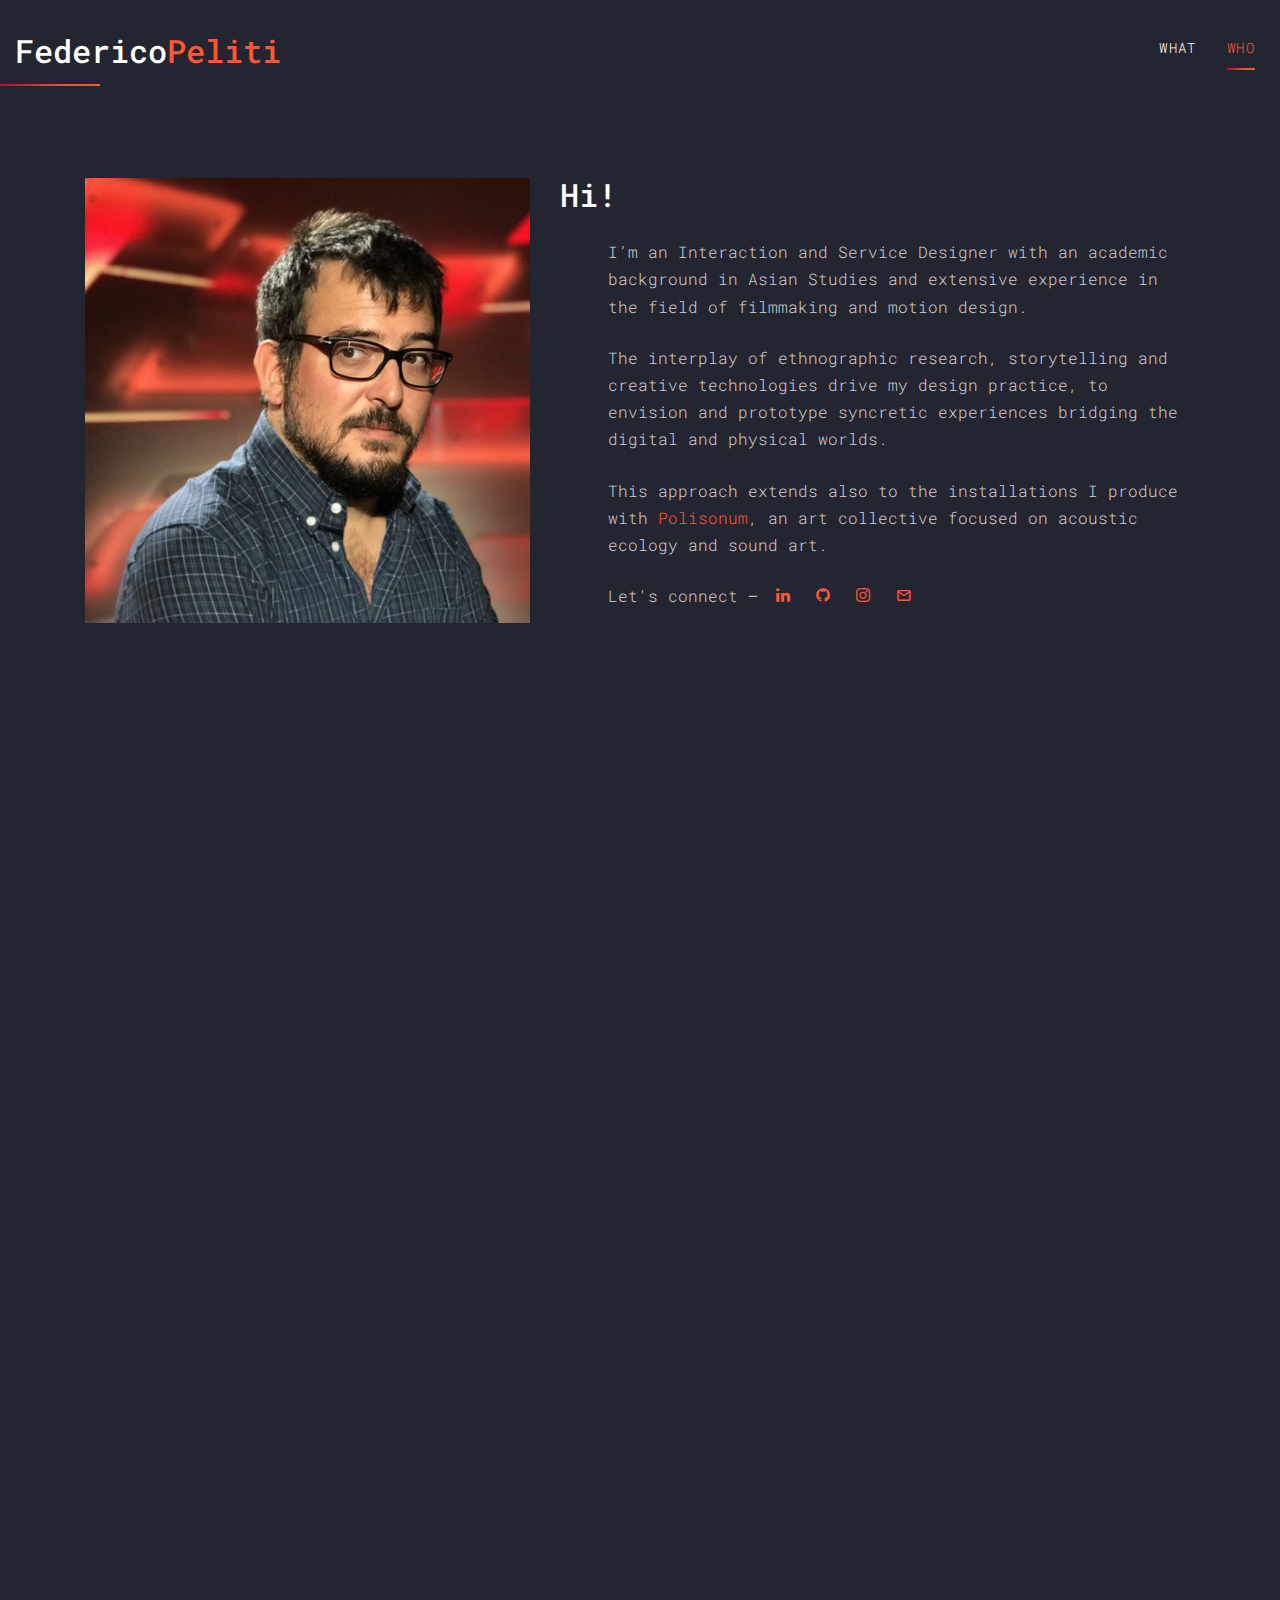
==== commit c8a95732: "problemi di allineamenti su about" ====
--- a/about.html
+++ b/about.html
@@ -103,8 +103,7 @@
           </div>
         </div>
         <div class="row mb-5">
-          <div class="col-md-5 mr-5" data-aos="fade-up" data-aos-delay="100"><span
-              class="text-primary">Currently:</span>
+          <div class="col-md-5" data-aos="fade-up" data-aos-delay="100"><span class="text-primary">Currently:</span>
           </div>
           <div class="col-md-7" data-aos="fade-up" data-aos-delay="200">
             <p>Design Consultant <span class="text-primary">&#8227;</span> <a href="http://www.seedble.com">Seedble</a>
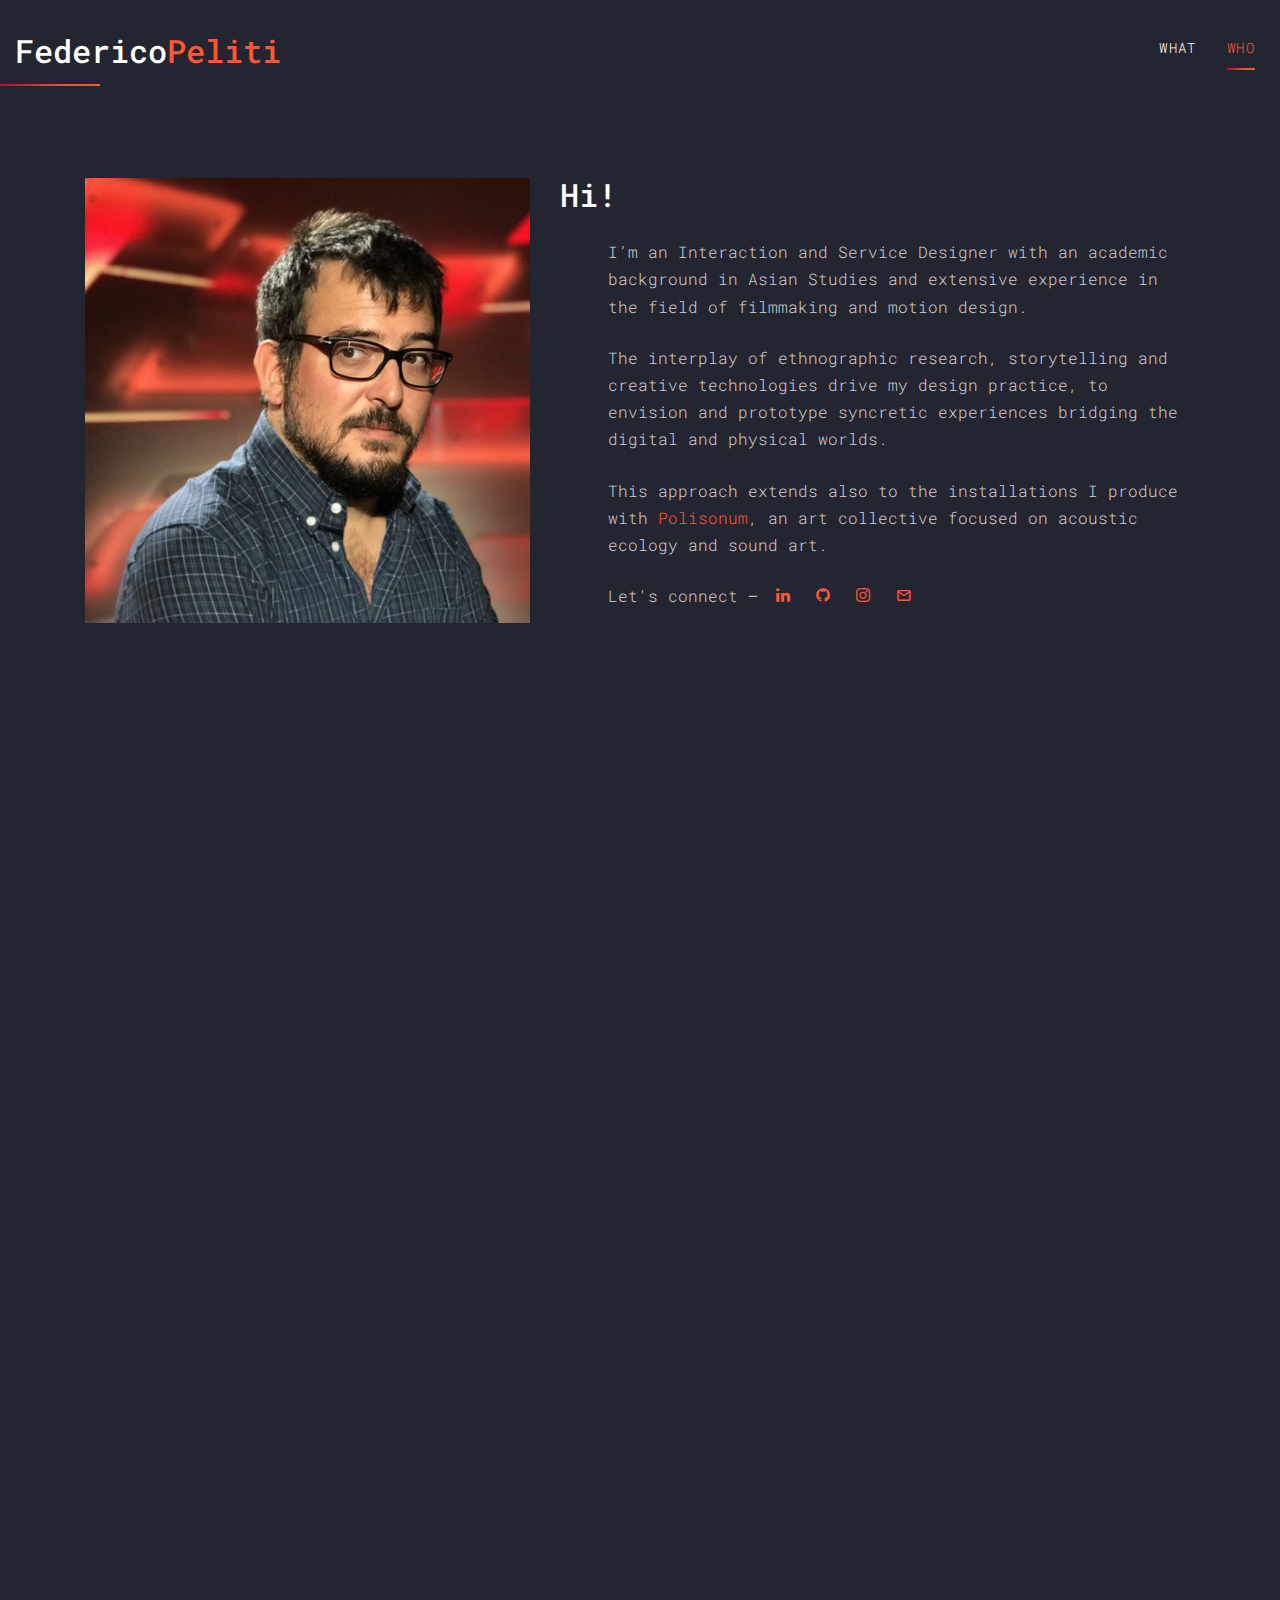
==== commit 7e4f4321: "pragrafo training" ====
--- a/about.html
+++ b/about.html
@@ -154,6 +154,13 @@
           <div class="col-md-5" data-aos="fade-up" data-aos-delay="100"><span class="text-primary">Training:</span>
           </div>
           <div class="col-md-7" data-aos="fade-up" data-aos-delay="200">
+            <p><span class="text-muted">2012 - Present</span><br>I have taken part in almost 40 workshop and short
+              training courses of variable lenghts, from 3 days to 1
+
+              month full-time, on topics related to creative technologies. <br>From physical computing, to coding and
+              video-mapping, I’m constantly experimenting with technology to
+              expand my theoretical and practical toolkit to support my research and prototyping skills.<br>Or just have
+              fun!</p>
             <p><span class="text-muted">2014</span><br> Physical Computing <span class="text-primary">&#8227;</span> <a
                 href="http://www.schoolofma.org">School of MA</a></p>
             <p><span class="text-muted">2009-2010</span><br> Chinese Language and Culture <span
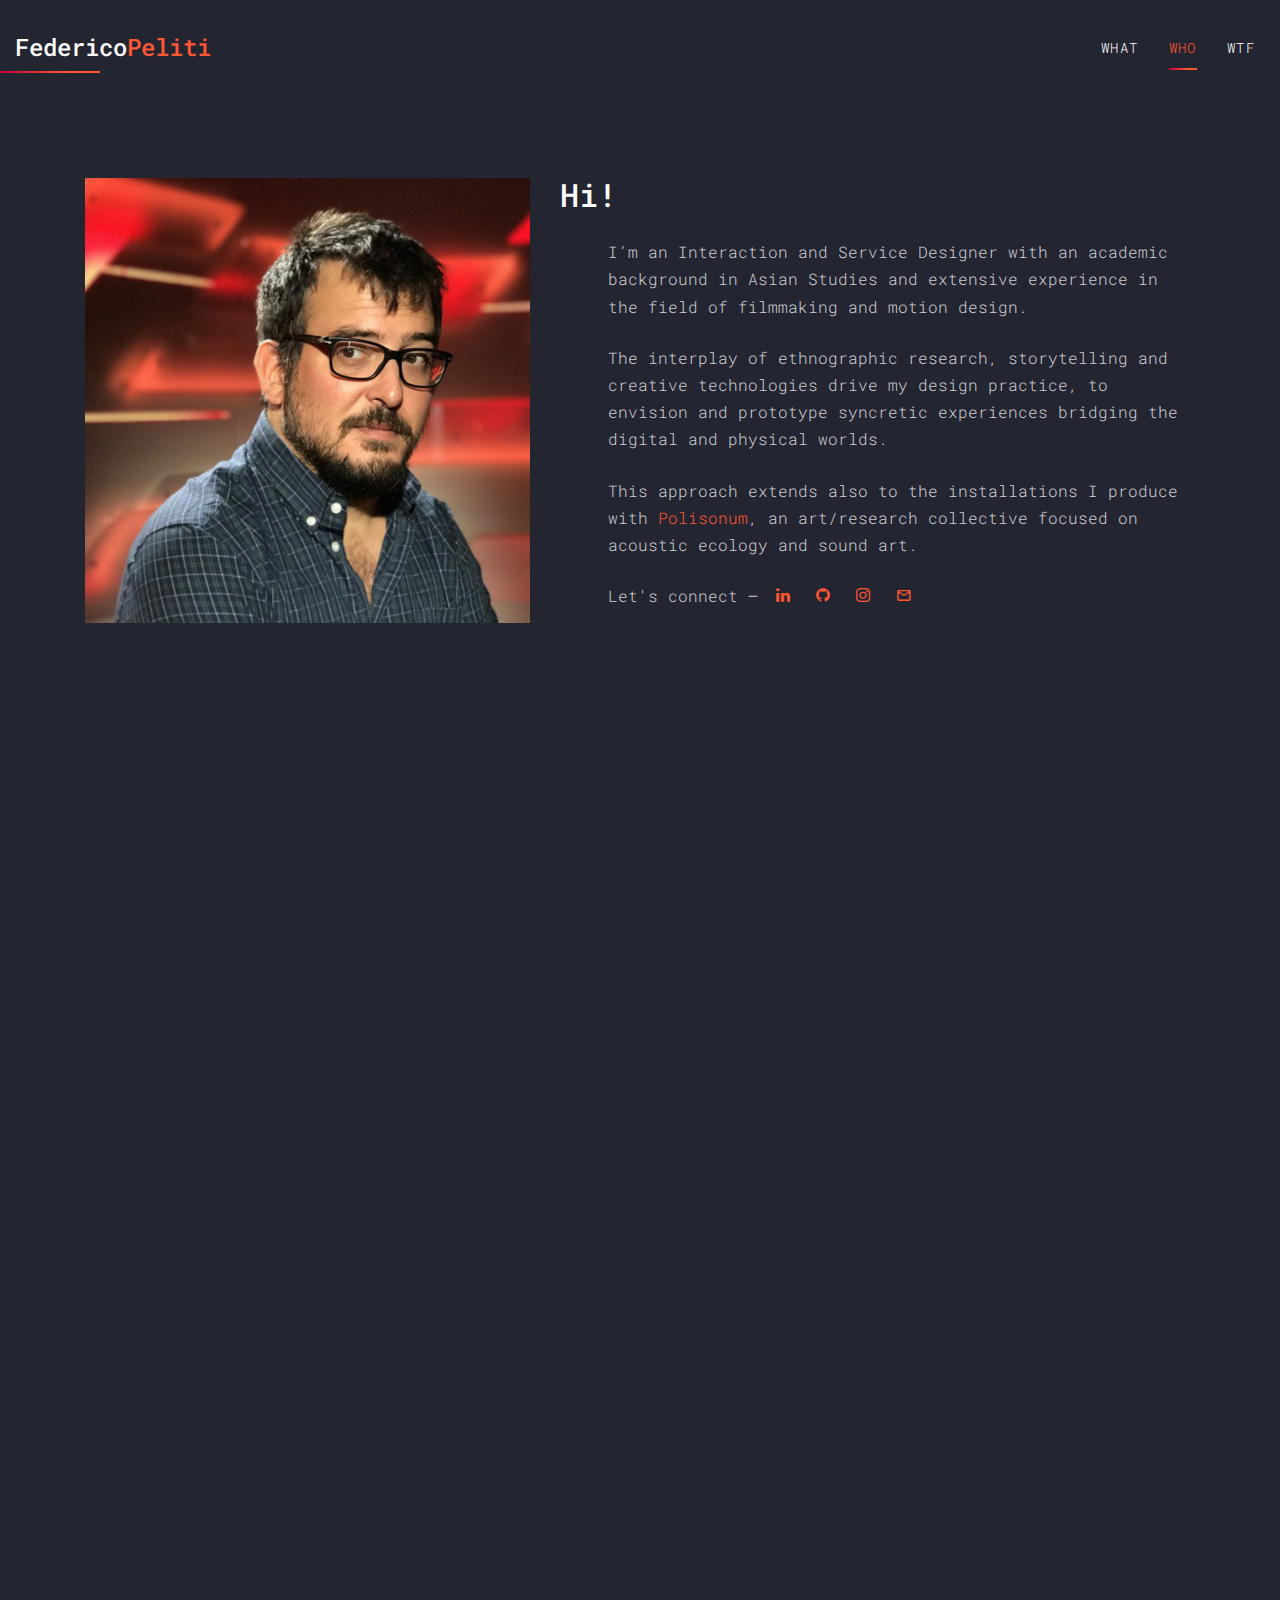
==== commit 6d110afa: "pagina progetti vari e rifiniture" ====
--- a/about.html
+++ b/about.html
@@ -2,6 +2,18 @@
 <html lang="en">
 
 <head>
+  <!-- Global site tag (gtag.js) - Google Analytics -->
+  <script async src="https://www.googletagmanager.com/gtag/js?id=UA-159390926-1"></script>
+  <script>
+    window.dataLayer = window.dataLayer || [];
+
+    function gtag() {
+      dataLayer.push(arguments);
+    }
+    gtag('js', new Date());
+
+    gtag('config', 'UA-159390926-1');
+  </script>
   <title>Federico Peliti - Résumée</title>
   <meta charset="utf-8">
   <meta name="viewport" content="width=device-width, initial-scale=1, shrink-to-fit=no">
@@ -37,16 +49,16 @@
       <div class="container-fluid">
         <div class="row align-items-center">
           <div class="col-11 col-xl-2">
-            <h1 class="mb-0"><a href="index.html" class="text-white h2 mb-0">Federico<span
-                  class="text-primary">Peliti</span>
-              </a></h1>
+            <h1 class="mb-0"></h1><a href="-index.html" class="text-white h4 mb-0 title">Federico<span
+                class="text-primary">Peliti</span>
+            </a></h1>
           </div>
           <div class="col-12 col-md-10 d-none d-xl-block">
             <nav class="site-navigation position-relative text-right" role="navigation">
               <ul class="site-menu js-clone-nav mx-auto d-none d-lg-block">
                 <li><a href="index.html">what</a></li>
                 <li class="active"><a href="about.html">who</a></li>
-                <!-- <li><a href="miscellanies.html">wtf</a></li> -->
+                <li><a href="miscellanies.html">wtf</a></li>
               </ul>
             </nav>
           </div>
@@ -75,7 +87,8 @@
               </p>
               <p class="mb-4" data-aos="fade-right" data-aos-delay="500">This approach
                 extends also to the installations I produce with <a
-                  href="https://cargocollective.com/polisonum">Polisonum</a>, an art collective focused on acoustic
+                  href="https://cargocollective.com/polisonum">Polisonum</a>, an art/research collective focused on
+                acoustic
                 ecology and sound art.
               </p>
               <p data-aos="fade-right" data-aos-delay="600">
@@ -159,8 +172,8 @@
 
               month full-time, on topics related to creative technologies. <br>From physical computing, to coding and
               video-mapping, I’m constantly experimenting with technology to
-              expand my theoretical and practical toolkit to support my research and prototyping skills.<br>Or just have
-              fun!</p>
+              expand my theoretical and practical toolkit to support my research and prototyping skills...Or just have
+              <a href="miscellanies.html"><span class="text-primary">fun!</span></a></p>
             <p><span class="text-muted">2014</span><br> Physical Computing <span class="text-primary">&#8227;</span> <a
                 href="http://www.schoolofma.org">School of MA</a></p>
             <p><span class="text-muted">2009-2010</span><br> Chinese Language and Culture <span
--- a/css/style.css
+++ b/css/style.css
@@ -1163,7 +1163,7 @@
   content: "";
   left: 0%;
   bottom: 0;
-  top: 1.5em;
+  top: 0.95em;
   position: absolute;
   width: 100px;
   height: 2px;
@@ -1173,6 +1173,7 @@
   background: linear-gradient(to right, #c70039, #ff5733 70%);
 }
 
+
 .special-card {
   opacity: 0;
   background: #232531;
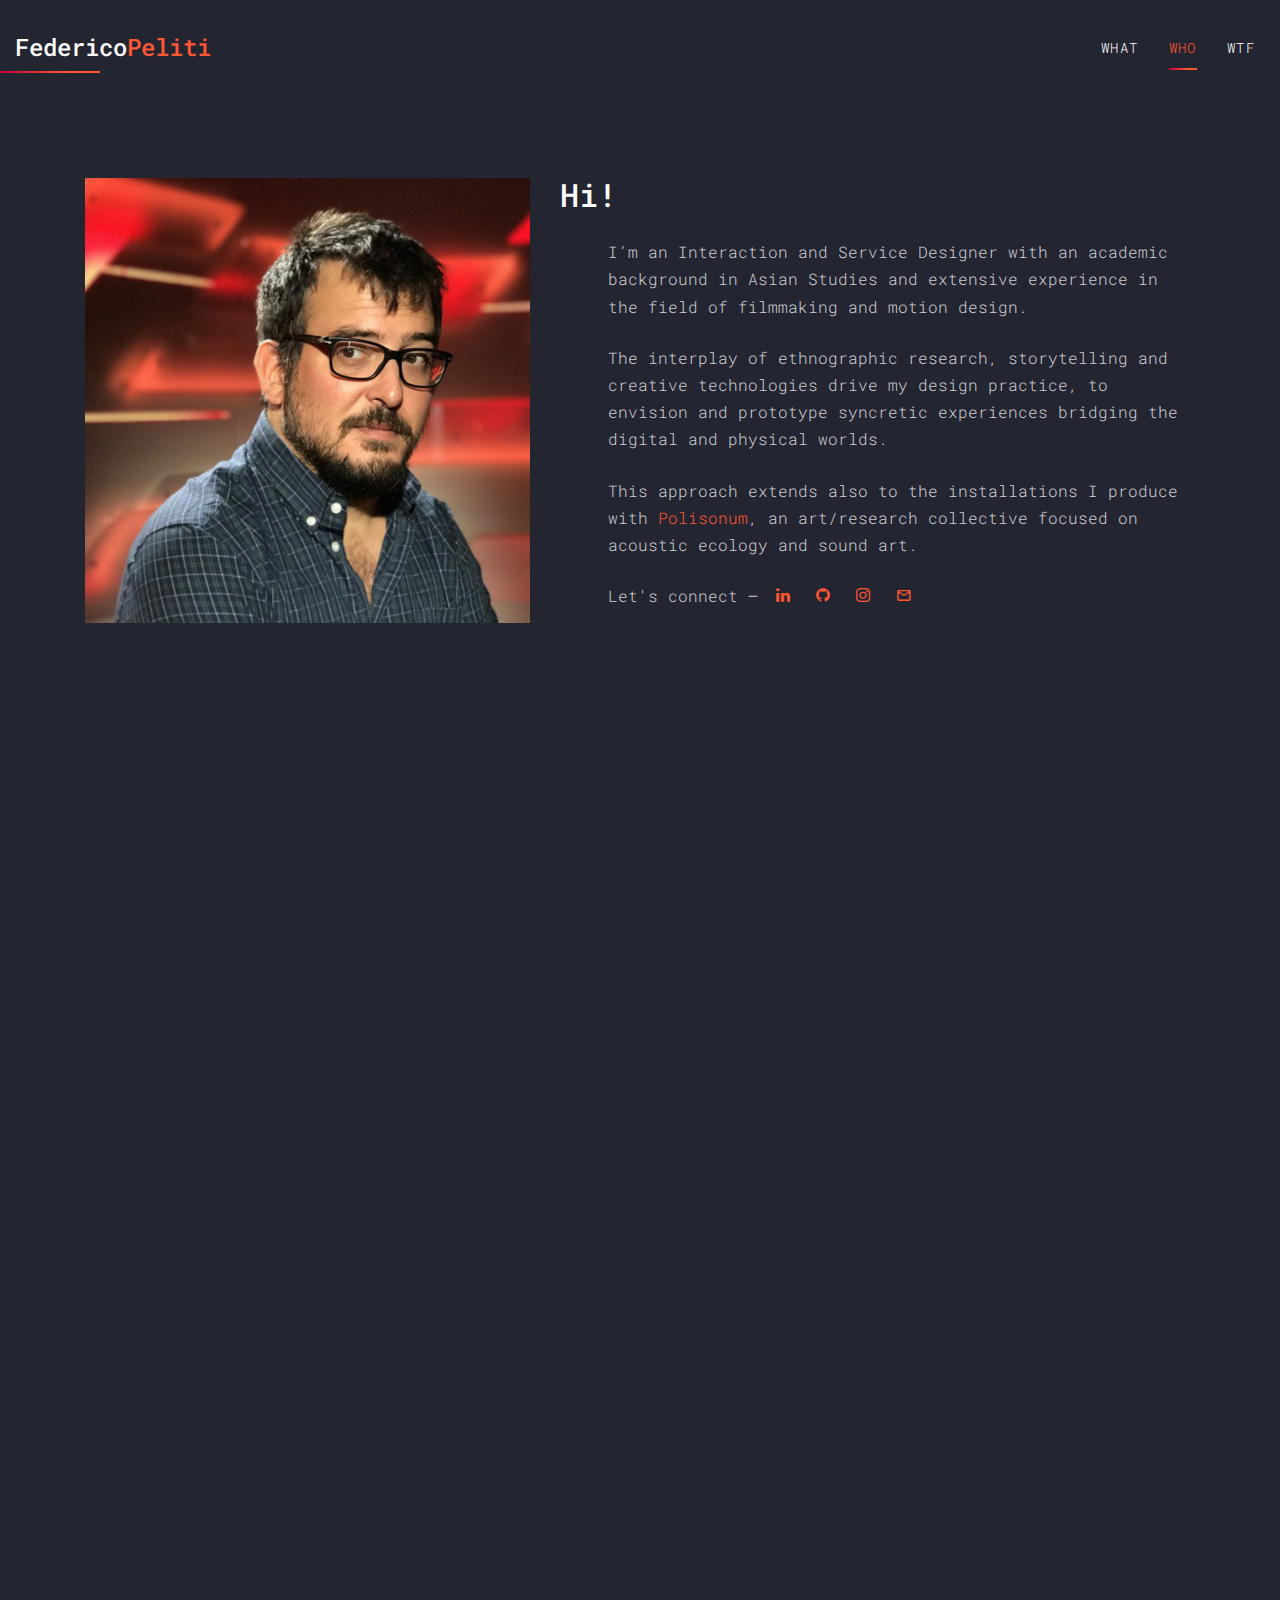
==== commit 767982ad: "aggiunto Polisonum a currently" ====
--- a/about.html
+++ b/about.html
@@ -124,6 +124,9 @@
             <p>Ghost Associate <span class="text-primary">&#8227;</span> <a
                 href="https://swallowtwice.com/">Swallowtwice</a>
             </p>
+            <p>Interactive Media / Sound Artist <span class="text-primary">&#8227;</span> <a
+                href="https://cargocollective.com/polisonum">Polisonum</a>
+            </p>
           </div>
         </div>
 
